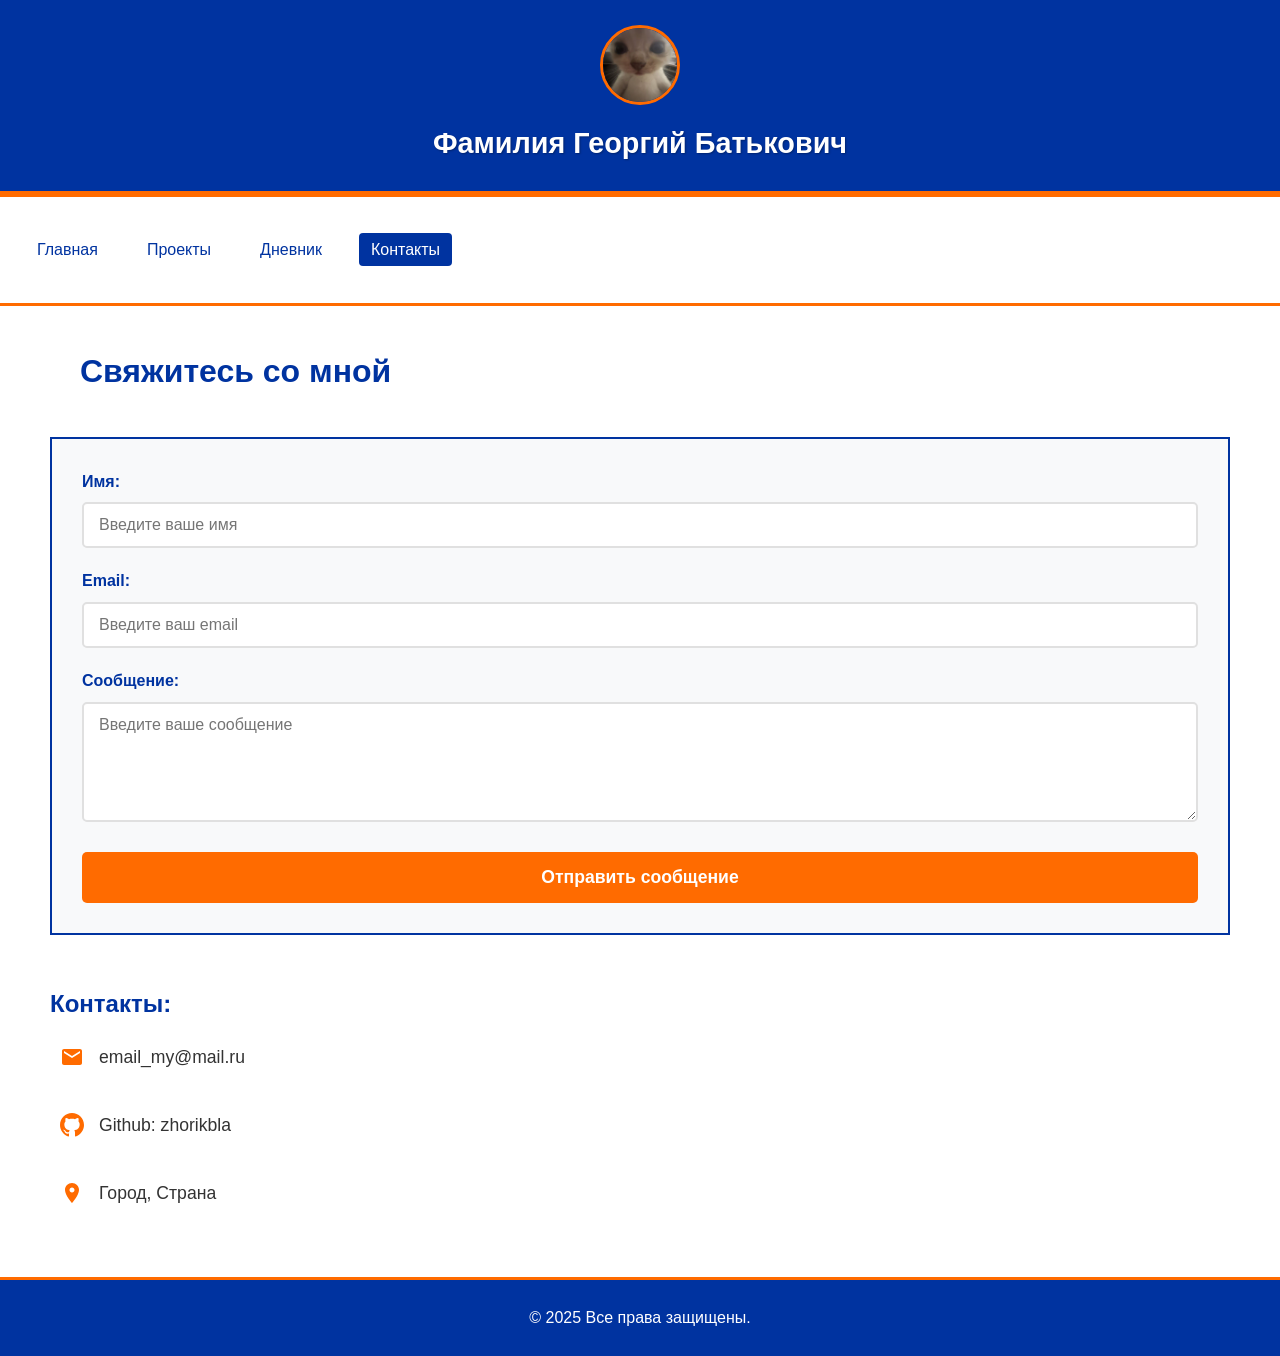
==== pages/contacts.html @ 931f68ec "Полная сборка сайта" ====
<!DOCTYPE html>
<html lang="ru">

<head>
    <meta charset="UTF-8">
    <meta name="viewport" content="width=device-width, initial-scale=1.0">
    <title>Контакты</title>
    <link rel="stylesheet" href="../styles/styles.css">
</head>

<body>
    <div class="page">
        <header class="header">
            <img class="header__logo" src="../images/icons/photo.jpg" alt="Логотип">
            <h1 class="header__text">Фамилия Георгий Батькович</h1>
        </header>
        <nav class="nav">
            <ul class="nav__list">
                <li class="nav__item"><a class="nav__link" href="../index.html">Главная</a></li>
                <li class="nav__item"><a class="nav__link" href="projects.html">Проекты</a></li>
                <li class="nav__item"><a class="nav__link" href="diary.html">Дневник</a></li>
                <li class="nav__item"><a class="nav__link nav__link--active" href="contacts.html">Контакты</a></li>
            </ul>
        </nav>
        <section class="section">
            <h2 class="section__contacts_title">Свяжитесь со мной</h2>
            <div class="section__contacts-forma">
                <form class="contact-form" id="contactForm">
                    <div class="form-group">
                        <label class="form-label" for="name">Имя:</label>
                        <input class="form-input" type="text" id="name" name="name" required
                            placeholder="Введите ваше имя">
                    </div>
                    <div class="form-group">
                        <label class="form-label" for="email">Email:</label>
                        <input class="form-input" type="email" id="email" name="email" required
                            placeholder="Введите ваш email">
                    </div>
                    <div class="form-group">
                        <label class="form-label" for="message">Сообщение:</label>
                        <textarea class="form-textarea" id="message" name="message" required
                            placeholder="Введите ваше сообщение"></textarea>
                    </div>
                    <button type="submit" class="form-submit">Отправить сообщение</button>
                </form>
            </div>
            <div class="contacts">
                <h2>Контакты:</h2>
                <div class="contact-item">
                    <svg class="contact-icon" viewBox="0 0 24 24" fill="currentColor">
                        <path
                            d="M20 4H4c-1.1 0-1.99.9-1.99 2L2 18c0 1.1.9 2 2 2h16c1.1 0 2-.9 2-2V6c0-1.1-.9-2-2-2zm0 4l-8 5-8-5V6l8 5 8-5v2z" />
                    </svg>
                    <p class="contact-text">email_my@mail.ru</p>
                </div>
                <div class="contact-item">
                    <svg class="contact-icon" viewBox="0 0 24 24" fill="currentColor">
                        <path
                            d="M12 0c-6.626 0-12 5.373-12 12 0 5.302 3.438 9.8 8.207 11.387.599.111.793-.261.793-.577v-2.234c-3.338.726-4.033-1.416-4.033-1.416-.546-1.387-1.333-1.756-1.333-1.756-1.089-.745.083-.729.083-.729 1.205.084 1.839 1.237 1.839 1.237 1.07 1.834 2.807 1.304 3.492.997.107-.775.418-1.305.762-1.604-2.665-.305-5.467-1.334-5.467-5.931 0-1.311.469-2.381 1.236-3.221-.124-.303-.535-1.524.117-3.176 0 0 1.008-.322 3.301 1.23.957-.266 1.983-.399 3.003-.404 1.02.005 2.047.138 3.006.404 2.291-1.552 3.297-1.23 3.297-1.23.653 1.653.242 2.874.118 3.176.77.84 1.235 1.911 1.235 3.221 0 4.609-2.807 5.624-5.479 5.921.43.372.823 1.102.823 2.222v3.293c0 .319.192.694.801.576 4.765-1.589 8.199-6.086 8.199-11.386 0-6.627-5.373-12-12-12z" />
                    </svg>
                    <p class="contact-text">Github: zhorikbla</p>
                </div>
                <div class="contact-item">
                    <svg class="contact-icon" viewBox="0 0 24 24" fill="currentColor">
                        <path
                            d="M12 2C8.13 2 5 5.13 5 9c0 5.25 7 13 7 13s7-7.75 7-13c0-3.87-3.13-7-7-7zm0 9.5c-1.38 0-2.5-1.12-2.5-2.5s1.12-2.5 2.5-2.5 2.5 1.12 2.5 2.5-1.12 2.5-2.5 2.5z" />
                    </svg>
                    <p class="contact-text">Город, Страна</p>
                </div>
            </div>
        </section>
        <footer class="footer">
            <p>© 2025 Все права защищены.</p>
        </footer>
    </div>

    <script>
        document.getElementById('contactForm').addEventListener('submit', function (e) {
            e.preventDefault();
            const formData = {
                name: document.getElementById('name').value,
                email: document.getElementById('email').value,
                message: document.getElementById('message').value
            };
            const contactData = formData;
            console.log('Данные формы:', contactData);
            alert('Сообщение отправлено! Данные сохранены.\n\nИмя: ' + contactData.name + '\nEmail: ' + contactData.email + '\nСообщение: ' + contactData.message);
            this.reset();
        });
    </script>
</body>

</html>
---- styles/styles.css ----
* {
    margin: 0;
    padding: 0;
    box-sizing: border-box;
}

body {
    font-family: 'Segoe UI', Tahoma, Geneva, Verdana, sans-serif;
    line-height: 1.6;
    color: #333;
    background-color: #ffffff;
    min-height: 100vh;
    display: flex;
    flex-direction: column;
}

main {
    flex: 1;
}

/* Убедимся что футер всегда внизу и нет отступов */
.footer {
    margin-top: auto;
}

/* Блок шапки */
.header {
    display: flex;
    flex-direction: column;
    align-items: center;
    padding: 25px 50px;
    background-color: #0033A0;
    color: white;
    border-bottom: 3px solid #FF6B00;
}

.header__logo {
    width: 80px;
    height: 80px;
    border-radius: 50%;
    object-fit: cover;
    border: 3px solid #FF6B00;
    margin-bottom: 15px;
}

.header__text {
    color: white;
    font-size: 1.8rem;
    font-weight: 700;
    text-align: center;
    text-shadow: 1px 1px 2px rgba(0, 0, 0, 0.3);
}

.nav__list {
    display: flex;
    flex-direction: row;
    row-gap: 50px;
    list-style: none;
    padding: 40px 0px;
    border-top: 3px solid #FF6B00;
}

.nav__item {
    margin-left: 25px;
}

.nav__link {
    text-decoration: none;
    color: #0033A0;
    font-weight: 500;
    padding: 8px 12px;
    border-radius: 4px;
    transition: all 0.3s ease;
}

.nav__link:hover {
    background-color: #FF6B00;
    color: white;
}

.nav__link--active {
    background-color: #0033A0;
    color: white;
}

/* Блок профиля */
.profile {
    display: grid;
    grid-template-columns: 1fr 1fr;
    gap: 0px;
    margin-bottom: 20px;
    padding: 40px 50px;
    border-top: 3px solid #FF6B00;
    align-items: start;
}

.profile__photo-container {
    display: flex;
    align-items: flex-start;
    justify-content: center;
    height: 100%;
}

.profile__photo {
    width: 100%;
    max-width: 500px;
    height: auto;
    max-height: 450px;
    object-fit: cover;
    border: 3px solid #0033A0;
    border-radius: 8px;
}

.profile__info {
    display: flex;
    flex-direction: column;
    align-items: flex-start;
    height: 100%;
    padding: 0;
}

.profile__text {
    margin-bottom: 30px;
    font-size: 1.2rem;
    color: #0033A0;
    line-height: 1.8;
    text-align: left;
    font-weight: 500;
}

/* Блок кнопки */
.btn {
    border: none;
    padding: 12px 24px;
    border-radius: 4px;
    cursor: pointer;
    font-size: 1rem;
    transition: all 0.3s ease;
    font-weight: 600;
}

.btn--download {
    background-color: #FF6B00;
    color: white;
}

.btn--download:hover {
    background-color: #e05a00;
    transform: translateY(-2px);
}

/* Блок секции */
.section {
    padding: 40px 50px;
    border-top: 3px solid #FF6B00;
}

.section__title {
    margin-bottom: 25px;
    color: #0033A0;
    font-size: 1.8rem;
    position: relative;
    padding-bottom: 10px;
    text-align: center;
    font-weight: 700;
}

/* Блок навыков */
.skills {
    display: flex;
    flex-direction: column;
    gap: 25px;
}

.skill {
    flex: left;
    max-width: 40%;
    padding: 20px;
}

.skill__row {
    display: flex;
    align-items: center;
    gap: 15px;
    width: 100%;
}

.skill__name {
    font-weight: 600;
    color: #0033A0;
    min-width: 120px;
    flex-shrink: 0;
}

.skill__progress {
    flex: 1;
    height: 10px;
    border: none;
    overflow: hidden;
}

.skill__progress::-webkit-progress-bar {
    background-color: #e0e0e0;
    border-radius: 5px;
}

.skill__progress::-webkit-progress-value {
    background-color: #FF6B00;
    border-radius: 5px;
    transition: width 0.5s ease;
}

.skill__value {
    min-width: 40px;
    text-align: right;
    font-size: 0.9rem;
    color: #0033A0;
    font-weight: 600;
    flex-shrink: 0;
}

/* Блок проектов */
.projects {
    display: flex;
    flex-direction: row;
    justify-content: left;
    gap: 25px;
}

.project {
    background-color: #f8f9fa;
    padding: 25px;
    border-radius: 8px;
    transition: transform 0.3s ease, box-shadow 0.3s ease;
    border: 1px solid #e0e0e0;
    border-top: 4px solid #FF6B00;
    flex: 1;
}

.project:hover {
    transform: translateY(-5px);
    box-shadow: 0 10px 20px rgba(255, 107, 0, 0.1);
}

.project__title {
    margin-bottom: 15px;
    color: #0033A0;
    font-size: 1.3rem;
    font-weight: 600;
}

.project__description {
    color: #666;
    line-height: 1.6;
}

.section__contacts_title {
    margin-bottom: 25px;
    color: #0033A0;
    font-size: 1.8rem;
    position: relative;
    padding-bottom: 10px;
    text-align: center;
    font-weight: 700;
}

/* Блок подвала */
.footer {
    text-align: center;
    padding: 25px 50px;
    background-color: #0033A0;
    color: white;
    border-top: 3px solid #FF6B00;
}

.footer p {
    color: white;
}

.section__contacts_title {
    padding-left: 30px;
    margin-bottom: 30px;
    color: #0033A0;
    font-size: 2rem;
    position: relative;
    padding-bottom: 10px;
    text-align: left;
    font-weight: 700;
    grid-column: 1 / -1;
}

/* Форма */
.section__contacts-forma {
    background-color: #f8f9fa;
    padding: 30px;
    border: 2px solid #0033A0;
}

.contact-form {
    display: flex;
    flex-direction: column;
    gap: 20px;
}

.form-group {
    display: flex;
    flex-direction: column;
    gap: 8px;
}

.form-label {
    font-weight: 600;
    color: #0033A0;
    font-size: 1rem;
}

.form-input,
.form-textarea {
    padding: 12px 15px;
    border: 2px solid #e0e0e0;
    border-radius: 5px;
    font-size: 1rem;
    transition: all 0.3s ease;
    font-family: inherit;
}

.form-input:focus,
.form-textarea:focus {
    outline: none;
    border-color: #FF6B00;
    box-shadow: 0 0 0 3px rgba(255, 107, 0, 0.1);
}

.form-textarea {
    resize: vertical;
    min-height: 120px;
}

.form-submit {
    background-color: #FF6B00;
    color: white;
    border: none;
    padding: 15px 30px;
    border-radius: 5px;
    font-size: 1.1rem;
    font-weight: 600;
    cursor: pointer;
    transition: all 0.3s ease;
    margin-top: 10px;
}

.form-submit:hover {
    background-color: #e05a00;
    transform: translateY(-2px);
    box-shadow: 0 4px 12px rgba(255, 107, 0, 0.3);
}

/* Контакты */
.contacts {
    padding-top: 50px;
}

.section__title-project {
    margin-bottom: 25px;
    color: #0033A0;
    font-size: 1.8rem;
    position: relative;
    padding-bottom: 10px;
    text-align: left;
    font-weight: 700;
}

.contacts h2 {
    color: #0033A0;
    font-size: 1.5rem;
    padding-bottom: 10px;
}

.contact-item {
    display: flex;
    align-items: center;
    gap: 15px;
    margin-bottom: 20px;
    padding: 10px;
    transition: background-color 0.3s ease;
}

.contact-item:hover {
    background-color: rgba(255, 107, 0, 0.1);
}

.contact-icon {
    width: 24px;
    height: 24px;
    flex-shrink: 0;
    color: #FF6B00;
}

.contact-text {
    color: #333;
    font-size: 1.1rem;
}

.education {
    background-color: #f8f9fa;
    padding: 30px;
    border-radius: 10px;
    border: 2px solid #0033A0;
    margin-bottom: 40px;
}

.education__list {
    display: flex;
    flex-direction: column;
    gap: 20px;
}

.education__item {
    display: flex;
    align-items: center;
    gap: 15px;
    padding: 15px;
    background-color: white;
    border-radius: 8px;
    border-left: 4px solid #FF6B00;
}

.education__date {
    font-weight: 600;
    color: #0033A0;
    min-width: 100px;
}

.education__task {
    flex: 1;
    color: #333;
}

.education__status {
    display: flex;
    align-items: center;
    gap: 8px;
    font-weight: 600;
}

.status--completed {
    color: #28a745;
}

.status--in-progress {
    color: #FF6B00;
}

.status-icon {
    width: 20px;
    height: 20px;
}

.courses {
    margin-bottom: 40px;
}

.courses__title {
    color: #0033A0;
    margin-bottom: 25px;
    font-size: 1.5rem;
    border-bottom: 2px solid #FF6B00;
    padding-bottom: 10px;
}

.courses__list {
    display: flex;
    flex-direction: column;
    gap: 20px;
}

.course {
    padding: 20px;
    max-width: 70%;
}

.course__header {
    display: flex;
    justify-content: between;
    align-items: center;
    margin-bottom: 15px;
}

.course__name {
    font-weight: 600;
    color: #0033A0;
    font-size: 1.1rem;
}

.course__progress {
    flex: 1;
    height: 10px;
    border: none;
    overflow: hidden;
    margin: 0 20px;
}

.course__progress::-webkit-progress-bar {
    background-color: #e0e0e0;
    border-radius: 5px;
}

.course__progress::-webkit-progress-value {
    background-color: #FF6B00;
    border-radius: 5px;
    transition: width 0.5s ease;
}

.course__value {
    min-width: 40px;
    text-align: right;
    font-size: 0.9rem;
    color: #0033A0;
    font-weight: 600;
}

.add-button {
    background-color: #FF6B00;
    color: white;
    align-items: left;
    border: none;
    padding: 15px 30px;
    border-radius: 5px;
    font-size: 1.1rem;
    font-weight: 600;
    cursor: pointer;
    transition: all 0.3s ease;
    margin: 0 20px;
}

.add-button:hover {
    background-color: #e05a00;
    transform: translateY(-2px);
    box-shadow: 0 4px 12px rgba(255, 107, 0, 0.3);
}



/* Стили для страницы проектов */
.projects-section {
    display: grid;
    grid-template-columns: 2fr 1fr;
    gap: 40px;
    align-items: start;
}

.projects-grid {
    display: grid;
    grid-template-columns: 1fr 1fr;
    gap: 25px;
}

/* Фильтры */
.filters {
    background-color: #f8f9fa;
    padding: 25px;
    border-radius: 8px;
    border: 2px solid #0033A0;
}

.filters__title {
    color: #0033A0;
    margin-bottom: 20px;
    font-size: 1.3rem;
    font-weight: 600;
    border-bottom: 2px solid #FF6B00;
    padding-bottom: 10px;
}

.filter-group {
    margin-bottom: 20px;
}

.filter-group__title {
    color: #0033A0;
    margin-bottom: 10px;
    font-weight: 600;
}

.filter-options {
    display: flex;
    flex-direction: column;
    gap: 10px;
}

.filter-option {
    display: flex;
    align-items: center;
    gap: 8px;
    cursor: pointer;
}

.filter-option input[type="checkbox"] {
    width: 18px;
    height: 18px;
    accent-color: #FF6B00;
}

.filter-option label {
    color: #333;
    cursor: pointer;
}

.reset-filters {
    background-color: #0033A0;
    color: white;
    border: none;
    padding: 10px 20px;
    border-radius: 5px;
    cursor: pointer;
    font-weight: 600;
    width: 100%;
    transition: all 0.3s ease;
}

.reset-filters:hover {
    background-color: #002266;
    transform: translateY(-2px);
}

/* Минималистичные фильтры */
.projects-header {
    display: flex;
    justify-content: space-between;
    align-items: center;
    margin-bottom: 30px;
    flex-wrap: wrap;
    gap: 20px;
}

.filters-minimal {
    display: flex;
    gap: 10px;
    flex-wrap: wrap;
}

.filter-btn {
    background-color: #f8f9fa;
    border: 2px solid #0033A0;
    color: #0033A0;
    padding: 8px 16px;
    border-radius: 20px;
    cursor: pointer;
    font-weight: 600;
    transition: all 0.3s ease;
}

.filter-btn:hover {
    background-color: #0033A0;
    color: white;
}

.filter-btn.active {
    background-color: #FF6B00;
    border-color: #FF6B00;
    color: white;
}

/* Сетка проектов */
.projects-grid {
    display: grid;
    grid-template-columns: 1fr 1fr;
    gap: 25px;
}

.project {
    background-color: #f8f9fa;
    padding: 25px;
    border-radius: 8px;
    transition: transform 0.3s ease, box-shadow 0.3s ease;
    border: 1px solid #e0e0e0;
    border-top: 4px solid #FF6B00;
}

.project:hover {
    transform: translateY(-5px);
    box-shadow: 0 10px 20px rgba(255, 107, 0, 0.1);
}

.project__tech {
    margin-top: 10px;
    font-size: 0.9rem;
    color: #FF6B00;
    font-weight: 600;
}

/* Модальные окна */
.modal {
    display: none;
    position: fixed;
    z-index: 1000;
    left: 0;
    top: 0;
    width: 100%;
    height: 100%;
    background-color: rgba(0, 0, 0, 0.5);
}

.modal__content {
    background-color: #ffffff;
    margin: 5% auto;
    padding: 0;
    border-radius: 10px;
    width: 90%;
    max-width: 600px;
    box-shadow: 0 10px 30px rgba(0, 0, 0, 0.3);
    position: relative;
    border: 3px solid #0033A0;
}

.modal__close {
    position: absolute;
    right: 15px;
    top: 15px;
    font-size: 28px;
    font-weight: bold;
    color: #0033A0;
    cursor: pointer;
    z-index: 1001;
    background: none;
    border: none;
    width: 30px;
    height: 30px;
    display: flex;
    align-items: center;
    justify-content: center;
}

.modal__close:hover {
    color: #FF6B00;
}

.modal__image {
    width: 100%;
    height: 200px;
    object-fit: cover;
    border-radius: 7px 7px 0 0;
}

.modal__body {
    padding: 30px;
}

.modal__title {
    color: #0033A0;
    font-size: 1.5rem;
    margin-bottom: 15px;
    font-weight: 700;
}

.modal__description {
    color: #666;
    line-height: 1.6;
    margin-bottom: 20px;
}

.modal__description-nav {
    color: #666;
    line-height: 1.6;
    margin-bottom: 20px;
    padding-left: 20px;
}

.modal__link {
    display: inline-block;
    background-color: #FF6B00;
    color: white;
    padding: 12px 24px;
    border-radius: 5px;
    text-decoration: none;
    font-weight: 600;
    transition: all 0.3s ease;
}

.modal__link:hover {
    background-color: #e05a00;
    transform: translateY(-2px);
}

/* Стили для картинок в проектах */
.project {
    position: relative;
    cursor: pointer;
    transition: all 0.3s ease;
}

.project:hover .project__image img {
    transform: scale(1.05);
}

.project__click-hint {
    font-size: 0.8rem;
    color: #FF6B00;
    margin-top: 10px;
    font-weight: 600;
    text-align: center;
    opacity: 0.7;
}

/* Стили для картинок в проектах */
.project {
    position: relative;
    cursor: pointer;
    transition: all 0.3s ease;
}


.project:hover .project__image img {
    transform: scale(1.05);
}

.project__click-hint {
    font-size: 0.8rem;
    color: #FF6B00;
    margin-top: 10px;
    font-weight: 600;
    text-align: center;
    opacity: 0.7;
}

/* Стили для картинок в модалках - без обрезки */
.modal__image {
    width: 100%;
    max-height: 300px;
    object-fit: contain;
    /* Масштабирование без обрезки */
    background-color: #f8f9fa;
    border-radius: 7px 7px 0 0;
    padding: 20px;
}

/* Если картинка не загрузилась - показываем заглушку */
.modal__image[src*="default.jpg"] {
    object-fit: cover;
    background-color: #e0e0e0;
    display: flex;
    align-items: center;
    justify-content: center;
    color: #666;
    font-size: 0.9rem;
}

/* Фикс для футера */
html,
body {
    height: 100%;
    margin: 0;
    padding: 0;
}

body {
    min-height: 100vh;
    display: flex;
    flex-direction: column;
    background-color: #ffffff;
}

.page {
    flex: 1;
    display: flex;
    flex-direction: column;
    min-height: 100vh;
    background-color: #ffffff;
}

main {
    flex: 1;
}

/* Минималистичные фильтры */
.projects-header {
    display: flex;
    justify-content: space-between;
    align-items: center;
    margin-bottom: 30px;
    flex-wrap: wrap;
    gap: 20px;
}

.filters-minimal {
    display: flex;
    gap: 10px;
    flex-wrap: wrap;
}

.filter-btn {
    background-color: #f8f9fa;
    border: 2px solid #0033A0;
    color: #0033A0;
    padding: 8px 16px;
    border-radius: 20px;
    cursor: pointer;
    font-weight: 600;
    transition: all 0.3s ease;
}

.filter-btn:hover {
    background-color: #0033A0;
    color: white;
}

.filter-btn.active {
    background-color: #FF6B00;
    border-color: #FF6B00;
    color: white;
}

/* Сетка проектов */
.projects-grid {
    display: grid;
    grid-template-columns: 1fr 1fr;
    gap: 25px;
}

.project {
    background-color: #f8f9fa;
    padding: 25px;
    border-radius: 8px;
    transition: transform 0.3s ease, box-shadow 0.3s ease;
    border: 1px solid #e0e0e0;
    border-top: 4px solid #FF6B00;
    cursor: pointer;
}

.project:hover {
    transform: translateY(-5px);
    box-shadow: 0 10px 20px rgba(255, 107, 0, 0.1);
}



.project__click-hint {
    font-size: 0.8rem;
    color: #FF6B00;
    margin-top: 10px;
    font-weight: 600;
    text-align: center;
    opacity: 0.7;
}

/* Модальные окна */
.modal {
    display: none;
    position: fixed;
    z-index: 1000;
    left: 0;
    top: 0;
    width: 100%;
    height: 100%;
    background-color: rgba(0, 0, 0, 0.5);
}

.modal__content {
    background-color: #ffffff;
    margin: 5% auto;
    padding: 0;
    border-radius: 10px;
    width: 90%;
    max-width: 600px;
    box-shadow: 0 10px 30px rgba(0, 0, 0, 0.3);
    position: relative;
    border: 3px solid #0033A0;
}

.modal__close {
    position: absolute;
    right: 15px;
    top: 15px;
    font-size: 28px;
    font-weight: bold;
    color: #0033A0;
    cursor: pointer;
    z-index: 1001;
    background: none;
    border: none;
    width: 30px;
    height: 30px;
    display: flex;
    align-items: center;
    justify-content: center;
}

.modal__close:hover {
    color: #FF6B00;
}

.modal__header {
    background-color: #0033A0;
    padding: 20px;
    border-radius: 7px 7px 0 0;
    text-align: center;
}

.modal__header .modal__title {
    color: white;
    margin: 0;
    font-size: 1.3rem;
}

/* Стили для картинок в проектах - без обрезки */
.project__image {
    width: 100%;
    height: 150px;
    overflow: hidden;
    border-radius: 5px;
    margin-bottom: 15px;
    background-color: #f8f9fa;
    display: flex;
    align-items: center;
    justify-content: center;
}

.project__image img {
    width: auto;
    height: auto;
    max-width: 100%;
    max-height: 100%;
    object-fit: contain;
    transition: transform 0.3s ease;
}

.project:hover .project__image img {
    transform: scale(1.05);
}

/* Стили для картинок в модалках */
.modal__image {
    width: 80%;
    max-height: 200px;
    object-fit: contain;
    background-color: #f8f9fa;
    border-radius: 10px;
    margin: 20px auto;
    display: block;
    padding: 10px;
}

.modal__body {
    padding: 30px;
}

.modal__description {
    color: #666;
    line-height: 1.6;
    margin-bottom: 15px;
}

.modal__description-nav {
    color: #666;
    line-height: 1.6;
    margin-bottom: 15px;
    padding-left: 20px;
}

.modal__description-nav li {
    margin-bottom: 5px;
}

/* Стили для ссылок в модалках */
.modal__links {
    display: flex;
    gap: 15px;
    flex-wrap: wrap;
    margin-top: 20px;
}

.modal__link {
    display: inline-block;
    background-color: #FF6B00;
    color: white;
    padding: 10px 20px;
    border-radius: 5px;
    text-decoration: none;
    font-weight: 600;
    transition: all 0.3s ease;
    text-align: center;
    flex: 1;
    min-width: 120px;
}

.modal__link:hover {
    background-color: #e05a00;
    transform: translateY(-2px);
}

.modal__link-disabled {
    display: inline-block;
    background-color: #6c757d;
    color: white;
    padding: 10px 20px;
    border-radius: 5px;
    text-decoration: none;
    font-weight: 600;
    text-align: center;
    flex: 1;
    cursor: not-allowed;
}
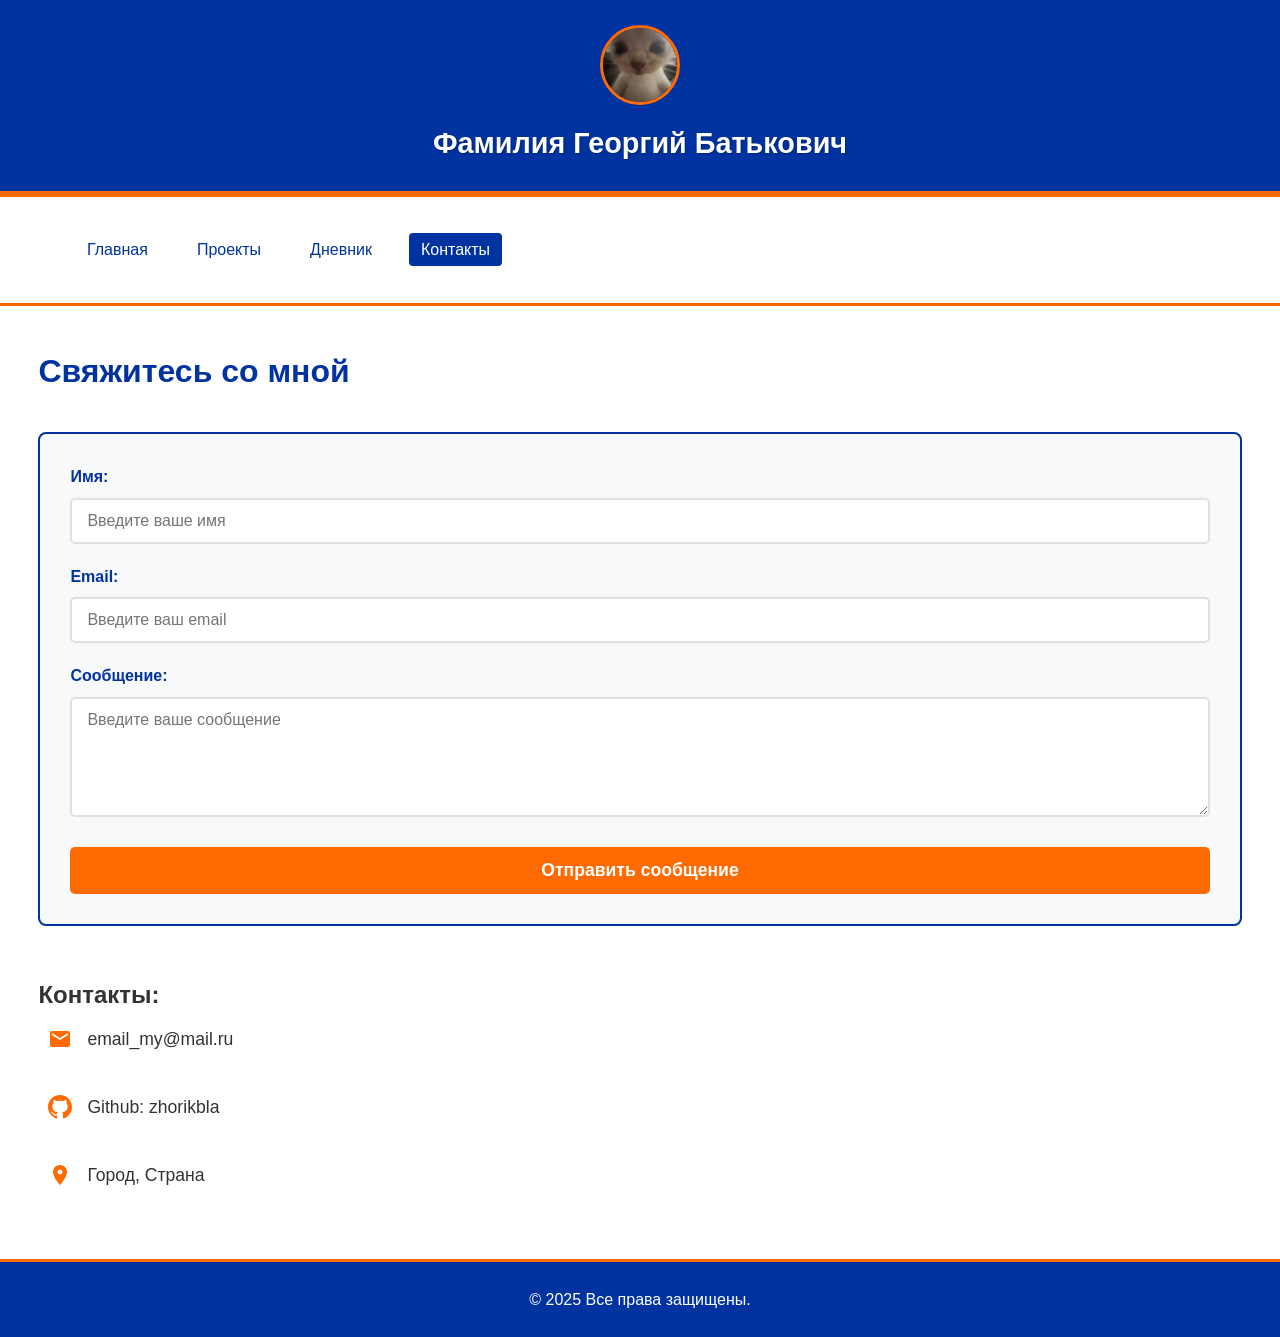
==== commit de761228: "pr15-16" ====
--- a/pages/contacts.html
+++ b/pages/contacts.html
@@ -3,18 +3,34 @@
 
 <head>
     <meta charset="UTF-8">
-    <meta name="viewport" content="width=device-width, initial-scale=1.0">
+    <meta name="viewport" content="width=device-width, initial-scale=1, viewport-fit=cover">
     <title>Контакты</title>
     <link rel="stylesheet" href="../styles/styles.css">
 </head>
 
 <body>
+<a class="skip-link" href="#main">Перейти к основному содержимому</a>    
     <div class="page">
         <header class="header">
-            <img class="header__logo" src="../images/icons/photo.jpg" alt="Логотип">
+            <picture>
+                <source type="image/webp" 
+                        srcset="../images/icons/photo.webp,
+                                ../images/icons/photo@2x.webp 2x">
+                <img class="header__logo" 
+                     src="../images/icons/photo.jpg" 
+                     srcset="../images/icons/photo.jpg 1x,
+                             ../images/icons/photo@2x.jpg 2x"
+                     sizes="80px"
+                     alt="Логотип" 
+                     width="80" 
+                     height="80"
+                     loading="eager"
+                     fetchpriority="high">
+            </picture>
             <h1 class="header__text">Фамилия Георгий Батькович</h1>
         </header>
-        <nav class="nav">
+        
+        <nav class="nav" aria-label="Основная навигация">
             <ul class="nav__list">
                 <li class="nav__item"><a class="nav__link" href="../index.html">Главная</a></li>
                 <li class="nav__item"><a class="nav__link" href="projects.html">Проекты</a></li>
@@ -22,53 +38,67 @@
                 <li class="nav__item"><a class="nav__link nav__link--active" href="contacts.html">Контакты</a></li>
             </ul>
         </nav>
-        <section class="section">
-            <h2 class="section__contacts_title">Свяжитесь со мной</h2>
-            <div class="section__contacts-forma">
-                <form class="contact-form" id="contactForm">
-                    <div class="form-group">
-                        <label class="form-label" for="name">Имя:</label>
-                        <input class="form-input" type="text" id="name" name="name" required
-                            placeholder="Введите ваше имя">
+        
+        <main id="main">
+            <section class="section">
+                <h2 class="section__contacts_title">Свяжитесь со мной</h2>
+                <div class="section__contacts-forma">
+                    <form class="contact-form" id="contactForm">
+                        <div class="form-group">
+                            <label class="form-label" for="name">Имя:</label>
+                            <input class="form-input" type="text" id="name" name="name" required
+                                placeholder="Введите ваше имя"
+                                aria-describedby="name-hint">
+                            <small id="name-hint" class="visually-hidden">Ваше полное имя</small>
+                        </div>
+                        <div class="form-group">
+                            <label class="form-label" for="email">Email:</label>
+                            <input class="form-input" type="email" id="email" name="email" required
+                                placeholder="Введите ваш email"
+                                aria-describedby="email-hint">
+                            <small id="email-hint" class="visually-hidden">Мы ответим на этот адрес</small>
+                        </div>
+                        <div class="form-group">
+                            <label class="form-label" for="message">Сообщение:</label>
+                            <textarea class="form-textarea" id="message" name="message" required
+                                placeholder="Введите ваше сообщение"
+                                aria-describedby="message-hint"></textarea>
+                            <small id="message-hint" class="visually-hidden">Подробно опишите ваш вопрос</small>
+                        </div>
+                        <button type="submit" class="form-submit">Отправить сообщение</button>
+                    </form>
+                </div>
+                <div class="contacts">
+                    <h2>Контакты:</h2>
+                    <div class="contact-item">
+                        <svg class="contact-icon" 
+                        viewBox="0 0 24 24" 
+                        fill="currentColor"
+                        width="24" 
+                        height="24"
+                        aria-hidden="true">
+                            <path d="M20 4H4c-1.1 0-1.99.9-1.99 2L2 18c0 1.1.9 2 2 2h16c1.1 0 2-.9 2-2V6c0-1.1-.9-2-2-2zm0 4l-8 5-8-5V6l8 5 8-5v2z" />
+                        </svg>
+                        <p class="contact-text">email_my@mail.ru</p>
                     </div>
-                    <div class="form-group">
-                        <label class="form-label" for="email">Email:</label>
-                        <input class="form-input" type="email" id="email" name="email" required
-                            placeholder="Введите ваш email">
+                    <div class="contact-item">
+                        <svg class="contact-icon" viewBox="0 0 24 24" fill="currentColor">
+                            <path
+                                d="M12 0c-6.626 0-12 5.373-12 12 0 5.302 3.438 9.8 8.207 11.387.599.111.793-.261.793-.577v-2.234c-3.338.726-4.033-1.416-4.033-1.416-.546-1.387-1.333-1.756-1.333-1.756-1.089-.745.083-.729.083-.729 1.205.084 1.839 1.237 1.839 1.237 1.07 1.834 2.807 1.304 3.492.997.107-.775.418-1.305.762-1.604-2.665-.305-5.467-1.334-5.467-5.931 0-1.311.469-2.381 1.236-3.221-.124-.303-.535-1.524.117-3.176 0 0 1.008-.322 3.301 1.23.957-.266 1.983-.399 3.003-.404 1.02.005 2.047.138 3.006.404 2.291-1.552 3.297-1.23 3.297-1.23.653 1.653.242 2.874.118 3.176.77.84 1.235 1.911 1.235 3.221 0 4.609-2.807 5.624-5.479 5.921.43.372.823 1.102.823 2.222v3.293c0 .319.192.694.801.576 4.765-1.589 8.199-6.086 8.199-11.386 0-6.627-5.373-12-12-12z" />
+                        </svg>
+                        <p class="contact-text">Github: zhorikbla</p>
                     </div>
-                    <div class="form-group">
-                        <label class="form-label" for="message">Сообщение:</label>
-                        <textarea class="form-textarea" id="message" name="message" required
-                            placeholder="Введите ваше сообщение"></textarea>
+                    <div class="contact-item">
+                        <svg class="contact-icon" viewBox="0 0 24 24" fill="currentColor">
+                            <path
+                                d="M12 2C8.13 2 5 5.13 5 9c0 5.25 7 13 7 13s7-7.75 7-13c0-3.87-3.13-7-7-7zm0 9.5c-1.38 0-2.5-1.12-2.5-2.5s1.12-2.5 2.5-2.5 2.5 1.12 2.5 2.5-1.12 2.5-2.5 2.5z" />
+                        </svg>
+                        <p class="contact-text">Город, Страна</p>
                     </div>
-                    <button type="submit" class="form-submit">Отправить сообщение</button>
-                </form>
-            </div>
-            <div class="contacts">
-                <h2>Контакты:</h2>
-                <div class="contact-item">
-                    <svg class="contact-icon" viewBox="0 0 24 24" fill="currentColor">
-                        <path
-                            d="M20 4H4c-1.1 0-1.99.9-1.99 2L2 18c0 1.1.9 2 2 2h16c1.1 0 2-.9 2-2V6c0-1.1-.9-2-2-2zm0 4l-8 5-8-5V6l8 5 8-5v2z" />
-                    </svg>
-                    <p class="contact-text">email_my@mail.ru</p>
                 </div>
-                <div class="contact-item">
-                    <svg class="contact-icon" viewBox="0 0 24 24" fill="currentColor">
-                        <path
-                            d="M12 0c-6.626 0-12 5.373-12 12 0 5.302 3.438 9.8 8.207 11.387.599.111.793-.261.793-.577v-2.234c-3.338.726-4.033-1.416-4.033-1.416-.546-1.387-1.333-1.756-1.333-1.756-1.089-.745.083-.729.083-.729 1.205.084 1.839 1.237 1.839 1.237 1.07 1.834 2.807 1.304 3.492.997.107-.775.418-1.305.762-1.604-2.665-.305-5.467-1.334-5.467-5.931 0-1.311.469-2.381 1.236-3.221-.124-.303-.535-1.524.117-3.176 0 0 1.008-.322 3.301 1.23.957-.266 1.983-.399 3.003-.404 1.02.005 2.047.138 3.006.404 2.291-1.552 3.297-1.23 3.297-1.23.653 1.653.242 2.874.118 3.176.77.84 1.235 1.911 1.235 3.221 0 4.609-2.807 5.624-5.479 5.921.43.372.823 1.102.823 2.222v3.293c0 .319.192.694.801.576 4.765-1.589 8.199-6.086 8.199-11.386 0-6.627-5.373-12-12-12z" />
-                    </svg>
-                    <p class="contact-text">Github: zhorikbla</p>
-                </div>
-                <div class="contact-item">
-                    <svg class="contact-icon" viewBox="0 0 24 24" fill="currentColor">
-                        <path
-                            d="M12 2C8.13 2 5 5.13 5 9c0 5.25 7 13 7 13s7-7.75 7-13c0-3.87-3.13-7-7-7zm0 9.5c-1.38 0-2.5-1.12-2.5-2.5s1.12-2.5 2.5-2.5 2.5 1.12 2.5 2.5-1.12 2.5-2.5 2.5z" />
-                    </svg>
-                    <p class="contact-text">Город, Страна</p>
-                </div>
-            </div>
-        </section>
+            </section>
+        </main>
+        
         <footer class="footer">
             <p>© 2025 Все права защищены.</p>
         </footer>
@@ -87,6 +117,39 @@
             alert('Сообщение отправлено! Данные сохранены.\n\nИмя: ' + contactData.name + '\nEmail: ' + contactData.email + '\nСообщение: ' + contactData.message);
             this.reset();
         });
+    
+        document.addEventListener('DOMContentLoaded', function() {
+        const lazyImages = document.querySelectorAll('img[loading="lazy"]');
+        if ('IntersectionObserver' in window) {
+            const imageObserver = new IntersectionObserver((entries, observer) => {
+                entries.forEach(entry => {
+                    if (entry.isIntersecting) {
+                        const img = entry.target;
+                        img.classList.add('loaded');
+                        observer.unobserve(img);
+                    }
+                });
+            }, {
+                rootMargin: '50px 0px', 
+                threshold: 0.1
+            });
+            
+            lazyImages.forEach(img => imageObserver.observe(img));
+        } else {
+            lazyImages.forEach(img => {
+                img.classList.add('loaded');
+            });
+        }
+        function checkWebPSupport() {
+            const canvas = document.createElement('canvas');
+            if (canvas.getContext && canvas.getContext('2d')) {
+                return canvas.toDataURL('image/webp').indexOf('data:image/webp') === 0;
+            }
+            return false;
+        }
+        
+        console.log('WebP поддержка:', checkWebPSupport() ? 'Да' : 'Нет');
+    });
     </script>
 </body>
 
--- a/styles/styles.css
+++ b/styles/styles.css
@@ -1,29 +1,70 @@
+/* ===== БАЗОВЫЕ НАСТРОЙКИ ===== */
 * {
     margin: 0;
     padding: 0;
     box-sizing: border-box;
 }
 
+:root {
+    color-scheme: light;
+}
+
+html, body {
+    height: 100%;
+}
+
 body {
+    margin: 0;
+    font: 16px/1.6 system-ui, -apple-system, "Segoe UI", Roboto, Arial, sans-serif;
+    background-color: #ffffff;
+    color: #333;
+    min-height: 100vh;
+    display: flex;
+    flex-direction: column;
     font-family: 'Segoe UI', Tahoma, Geneva, Verdana, sans-serif;
     line-height: 1.6;
-    color: #333;
+}
+
+.page {
+    min-height: 100vh;
+    min-height: 100svh;
+    min-height: 100dvh;
+    display: flex;
+    flex-direction: column;
     background-color: #ffffff;
-    min-height: 100vh;
-    display: flex;
-    flex-direction: column;
 }
 
 main {
     flex: 1;
 }
 
-/* Убедимся что футер всегда внизу и нет отступов */
-.footer {
-    margin-top: auto;
-}
-
-/* Блок шапки */
+/* ===== ДОСТУПНОСТЬ ===== */
+/* ===== ДОСТУПНОСТЬ ===== */
+/* Skip link - исправляем позиционирование */
+.skip-link {
+    position: absolute;
+    left: -9999px;
+    top: auto;
+    width: 1px;
+    height: 1px;
+    overflow: hidden;
+    z-index: 10000;
+}
+
+.skip-link:focus,
+.skip-link:focus-visible { 
+    left: 1rem;
+    top: 1rem;
+    width: auto;
+    height: auto;
+    padding: .5rem .75rem;
+    background: #111;
+    color: #fff;
+    border-radius: .5rem;
+    text-decoration: none;
+}
+
+/* ===== HEADER ===== */
 .header {
     display: flex;
     flex-direction: column;
@@ -32,6 +73,7 @@
     background-color: #0033A0;
     color: white;
     border-bottom: 3px solid #FF6B00;
+    position: relative; 
 }
 
 .header__logo {
@@ -41,16 +83,51 @@
     object-fit: cover;
     border: 3px solid #FF6B00;
     margin-bottom: 15px;
+    display: block;
+    margin-left: auto;
+    margin-right: auto;
 }
 
 .header__text {
     color: white;
-    font-size: 1.8rem;
+    font-size: clamp(1.3rem, 1rem + 1.5vw, 1.8rem);
     font-weight: 700;
     text-align: center;
     text-shadow: 1px 1px 2px rgba(0, 0, 0, 0.3);
-}
-
+    width: 100%;
+}
+
+:focus-visible { 
+    outline: 3px solid #2563eb; 
+    outline-offset: 2px; 
+}
+
+a, button, input, textarea { 
+    outline-offset: 2px; 
+}
+
+@media (pointer: coarse) {
+    a, button, .nav__link { 
+        min-height: 44px; 
+        padding: .75rem 1rem; 
+    }
+}
+
+.visually-hidden {
+    position: absolute !important;
+    width: 1px;
+    height: 1px;
+    padding: 0;
+    margin: -1px;
+    overflow: hidden;
+    clip: rect(0 0 0 0);
+    white-space: nowrap;
+    border: 0;
+}
+
+
+
+/* ===== NAVIGATION ===== */
 .nav__list {
     display: flex;
     flex-direction: row;
@@ -58,6 +135,18 @@
     list-style: none;
     padding: 40px 0px;
     border-top: 3px solid #FF6B00;
+    
+    /* Sticky с safe areas */
+    position: sticky;
+    top: 0;
+    z-index: 100;
+    box-shadow: 0 1px 3px rgba(0,0,0,.1);
+    background: white !important; /* ВАЖНО: белый фон всегда! */
+    
+    padding-block-start: calc(40px + env(safe-area-inset-top));
+    padding-block-end: 40px;
+    padding-inline-start: calc(50px + env(safe-area-inset-left));
+    padding-inline-end: calc(50px + env(safe-area-inset-right));
 }
 
 .nav__item {
@@ -83,15 +172,16 @@
     color: white;
 }
 
-/* Блок профиля */
+/* ===== PROFILE SECTION ===== */
 .profile {
     display: grid;
     grid-template-columns: 1fr 1fr;
     gap: 0px;
     margin-bottom: 20px;
-    padding: 40px 50px;
+    padding: 40px clamp(1rem, 3vw, 50px);
     border-top: 3px solid #FF6B00;
     align-items: start;
+    background: white !important; /* ВАЖНО: белый фон всегда! */
 }
 
 .profile__photo-container {
@@ -121,14 +211,14 @@
 
 .profile__text {
     margin-bottom: 30px;
-    font-size: 1.2rem;
+    font-size: clamp(1rem, 0.9rem + 0.5vw, 1.2rem);
     color: #0033A0;
     line-height: 1.8;
     text-align: left;
     font-weight: 500;
 }
 
-/* Блок кнопки */
+/* ===== BUTTONS ===== */
 .btn {
     border: none;
     padding: 12px 24px;
@@ -137,6 +227,9 @@
     font-size: 1rem;
     transition: all 0.3s ease;
     font-weight: 600;
+    /* WCAG: минимальная зона клика 44px */
+    padding-block: max(.5rem, calc((44px - 1em)/2));
+    min-height: 44px;
 }
 
 .btn--download {
@@ -149,23 +242,24 @@
     transform: translateY(-2px);
 }
 
-/* Блок секции */
+/* ===== SECTIONS ===== */
 .section {
-    padding: 40px 50px;
+    padding: 40px clamp(1rem, 3vw, 50px);
     border-top: 3px solid #FF6B00;
+    background: white !important; /* ВАЖНО: белый фон всегда! */
 }
 
 .section__title {
+    font-size: clamp(1.5rem, 1.1rem + 2vw, 2rem);
     margin-bottom: 25px;
     color: #0033A0;
-    font-size: 1.8rem;
     position: relative;
     padding-bottom: 10px;
     text-align: center;
     font-weight: 700;
 }
 
-/* Блок навыков */
+/* ===== SKILLS ===== */
 .skills {
     display: flex;
     flex-direction: column;
@@ -219,21 +313,23 @@
     flex-shrink: 0;
 }
 
-/* Блок проектов */
+/* ===== PROJECTS (Grid система) ===== */
 .projects {
-    display: flex;
-    flex-direction: row;
-    justify-content: left;
+    display: grid;
+    grid-template-columns: repeat(auto-fit, minmax(280px, 1fr));
     gap: 25px;
+    justify-content: center;
 }
 
 .project {
-    background-color: #f8f9fa;
+    background-color: #f8f9fa !important; /* ВАЖНО: ваш оригинальный светлый фон! */
     padding: 25px;
     border-radius: 8px;
     transition: transform 0.3s ease, box-shadow 0.3s ease;
     border: 1px solid #e0e0e0;
     border-top: 4px solid #FF6B00;
+    min-width: 0; /* Важно для Grid */
+    cursor: pointer;
     flex: 1;
 }
 
@@ -247,449 +343,44 @@
     color: #0033A0;
     font-size: 1.3rem;
     font-weight: 600;
+    overflow-wrap: anywhere;
 }
 
 .project__description {
     color: #666;
     line-height: 1.6;
-}
-
-.section__contacts_title {
-    margin-bottom: 25px;
-    color: #0033A0;
-    font-size: 1.8rem;
-    position: relative;
-    padding-bottom: 10px;
+    overflow-wrap: anywhere;
+}
+
+.project__click-hint {
+    font-size: 0.8rem;
+    color: #FF6B00;
+    margin-top: 10px;
+    font-weight: 600;
     text-align: center;
-    font-weight: 700;
-}
-
-/* Блок подвала */
+    opacity: 0.7;
+}
+
+/* ===== FOOTER ===== */
 .footer {
     text-align: center;
     padding: 25px 50px;
     background-color: #0033A0;
     color: white;
     border-top: 3px solid #FF6B00;
+    padding-bottom: calc(25px + env(safe-area-inset-bottom));
 }
 
 .footer p {
     color: white;
 }
 
-.section__contacts_title {
-    padding-left: 30px;
-    margin-bottom: 30px;
-    color: #0033A0;
-    font-size: 2rem;
-    position: relative;
-    padding-bottom: 10px;
-    text-align: left;
-    font-weight: 700;
-    grid-column: 1 / -1;
-}
-
-/* Форма */
-.section__contacts-forma {
-    background-color: #f8f9fa;
-    padding: 30px;
-    border: 2px solid #0033A0;
-}
-
-.contact-form {
-    display: flex;
-    flex-direction: column;
-    gap: 20px;
-}
-
-.form-group {
-    display: flex;
-    flex-direction: column;
-    gap: 8px;
-}
-
-.form-label {
-    font-weight: 600;
-    color: #0033A0;
-    font-size: 1rem;
-}
-
-.form-input,
-.form-textarea {
-    padding: 12px 15px;
-    border: 2px solid #e0e0e0;
-    border-radius: 5px;
-    font-size: 1rem;
-    transition: all 0.3s ease;
-    font-family: inherit;
-}
-
-.form-input:focus,
-.form-textarea:focus {
-    outline: none;
-    border-color: #FF6B00;
-    box-shadow: 0 0 0 3px rgba(255, 107, 0, 0.1);
-}
-
-.form-textarea {
-    resize: vertical;
-    min-height: 120px;
-}
-
-.form-submit {
-    background-color: #FF6B00;
-    color: white;
-    border: none;
-    padding: 15px 30px;
-    border-radius: 5px;
-    font-size: 1.1rem;
-    font-weight: 600;
-    cursor: pointer;
-    transition: all 0.3s ease;
-    margin-top: 10px;
-}
-
-.form-submit:hover {
-    background-color: #e05a00;
-    transform: translateY(-2px);
-    box-shadow: 0 4px 12px rgba(255, 107, 0, 0.3);
-}
-
-/* Контакты */
-.contacts {
-    padding-top: 50px;
-}
-
-.section__title-project {
-    margin-bottom: 25px;
-    color: #0033A0;
-    font-size: 1.8rem;
-    position: relative;
-    padding-bottom: 10px;
-    text-align: left;
-    font-weight: 700;
-}
-
-.contacts h2 {
-    color: #0033A0;
-    font-size: 1.5rem;
-    padding-bottom: 10px;
-}
-
-.contact-item {
-    display: flex;
-    align-items: center;
-    gap: 15px;
-    margin-bottom: 20px;
-    padding: 10px;
-    transition: background-color 0.3s ease;
-}
-
-.contact-item:hover {
-    background-color: rgba(255, 107, 0, 0.1);
-}
-
-.contact-icon {
-    width: 24px;
-    height: 24px;
-    flex-shrink: 0;
-    color: #FF6B00;
-}
-
-.contact-text {
-    color: #333;
-    font-size: 1.1rem;
-}
-
-.education {
-    background-color: #f8f9fa;
-    padding: 30px;
-    border-radius: 10px;
-    border: 2px solid #0033A0;
-    margin-bottom: 40px;
-}
-
-.education__list {
-    display: flex;
-    flex-direction: column;
-    gap: 20px;
-}
-
-.education__item {
-    display: flex;
-    align-items: center;
-    gap: 15px;
-    padding: 15px;
-    background-color: white;
-    border-radius: 8px;
-    border-left: 4px solid #FF6B00;
-}
-
-.education__date {
-    font-weight: 600;
-    color: #0033A0;
-    min-width: 100px;
-}
-
-.education__task {
-    flex: 1;
-    color: #333;
-}
-
-.education__status {
-    display: flex;
-    align-items: center;
-    gap: 8px;
-    font-weight: 600;
-}
-
-.status--completed {
-    color: #28a745;
-}
-
-.status--in-progress {
-    color: #FF6B00;
-}
-
-.status-icon {
-    width: 20px;
-    height: 20px;
-}
-
-.courses {
-    margin-bottom: 40px;
-}
-
-.courses__title {
-    color: #0033A0;
-    margin-bottom: 25px;
-    font-size: 1.5rem;
-    border-bottom: 2px solid #FF6B00;
-    padding-bottom: 10px;
-}
-
-.courses__list {
-    display: flex;
-    flex-direction: column;
-    gap: 20px;
-}
-
-.course {
-    padding: 20px;
-    max-width: 70%;
-}
-
-.course__header {
-    display: flex;
-    justify-content: between;
-    align-items: center;
-    margin-bottom: 15px;
-}
-
-.course__name {
-    font-weight: 600;
-    color: #0033A0;
-    font-size: 1.1rem;
-}
-
-.course__progress {
-    flex: 1;
-    height: 10px;
-    border: none;
-    overflow: hidden;
-    margin: 0 20px;
-}
-
-.course__progress::-webkit-progress-bar {
-    background-color: #e0e0e0;
-    border-radius: 5px;
-}
-
-.course__progress::-webkit-progress-value {
-    background-color: #FF6B00;
-    border-radius: 5px;
-    transition: width 0.5s ease;
-}
-
-.course__value {
-    min-width: 40px;
-    text-align: right;
-    font-size: 0.9rem;
-    color: #0033A0;
-    font-weight: 600;
-}
-
-.add-button {
-    background-color: #FF6B00;
-    color: white;
-    align-items: left;
-    border: none;
-    padding: 15px 30px;
-    border-radius: 5px;
-    font-size: 1.1rem;
-    font-weight: 600;
-    cursor: pointer;
-    transition: all 0.3s ease;
-    margin: 0 20px;
-}
-
-.add-button:hover {
-    background-color: #e05a00;
-    transform: translateY(-2px);
-    box-shadow: 0 4px 12px rgba(255, 107, 0, 0.3);
-}
-
-
-
-/* Стили для страницы проектов */
-.projects-section {
-    display: grid;
-    grid-template-columns: 2fr 1fr;
-    gap: 40px;
-    align-items: start;
-}
-
-.projects-grid {
-    display: grid;
-    grid-template-columns: 1fr 1fr;
-    gap: 25px;
-}
-
-/* Фильтры */
-.filters {
-    background-color: #f8f9fa;
-    padding: 25px;
-    border-radius: 8px;
-    border: 2px solid #0033A0;
-}
-
-.filters__title {
-    color: #0033A0;
-    margin-bottom: 20px;
-    font-size: 1.3rem;
-    font-weight: 600;
-    border-bottom: 2px solid #FF6B00;
-    padding-bottom: 10px;
-}
-
-.filter-group {
-    margin-bottom: 20px;
-}
-
-.filter-group__title {
-    color: #0033A0;
-    margin-bottom: 10px;
-    font-weight: 600;
-}
-
-.filter-options {
-    display: flex;
-    flex-direction: column;
-    gap: 10px;
-}
-
-.filter-option {
-    display: flex;
-    align-items: center;
-    gap: 8px;
-    cursor: pointer;
-}
-
-.filter-option input[type="checkbox"] {
-    width: 18px;
-    height: 18px;
-    accent-color: #FF6B00;
-}
-
-.filter-option label {
-    color: #333;
-    cursor: pointer;
-}
-
-.reset-filters {
-    background-color: #0033A0;
-    color: white;
-    border: none;
-    padding: 10px 20px;
-    border-radius: 5px;
-    cursor: pointer;
-    font-weight: 600;
-    width: 100%;
-    transition: all 0.3s ease;
-}
-
-.reset-filters:hover {
-    background-color: #002266;
-    transform: translateY(-2px);
-}
-
-/* Минималистичные фильтры */
-.projects-header {
-    display: flex;
-    justify-content: space-between;
-    align-items: center;
-    margin-bottom: 30px;
-    flex-wrap: wrap;
-    gap: 20px;
-}
-
-.filters-minimal {
-    display: flex;
-    gap: 10px;
-    flex-wrap: wrap;
-}
-
-.filter-btn {
-    background-color: #f8f9fa;
-    border: 2px solid #0033A0;
-    color: #0033A0;
-    padding: 8px 16px;
-    border-radius: 20px;
-    cursor: pointer;
-    font-weight: 600;
-    transition: all 0.3s ease;
-}
-
-.filter-btn:hover {
-    background-color: #0033A0;
-    color: white;
-}
-
-.filter-btn.active {
-    background-color: #FF6B00;
-    border-color: #FF6B00;
-    color: white;
-}
-
-/* Сетка проектов */
-.projects-grid {
-    display: grid;
-    grid-template-columns: 1fr 1fr;
-    gap: 25px;
-}
-
-.project {
-    background-color: #f8f9fa;
-    padding: 25px;
-    border-radius: 8px;
-    transition: transform 0.3s ease, box-shadow 0.3s ease;
-    border: 1px solid #e0e0e0;
-    border-top: 4px solid #FF6B00;
-}
-
-.project:hover {
-    transform: translateY(-5px);
-    box-shadow: 0 10px 20px rgba(255, 107, 0, 0.1);
-}
-
-.project__tech {
-    margin-top: 10px;
-    font-size: 0.9rem;
-    color: #FF6B00;
-    font-weight: 600;
-}
-
-/* Модальные окна */
+/* Убедимся что футер всегда внизу и нет отступов */
+.footer {
+    margin-top: auto;
+}
+
+/* ===== MODALS ===== */
 .modal {
     display: none;
     position: fixed;
@@ -702,7 +393,7 @@
 }
 
 .modal__content {
-    background-color: #ffffff;
+    background-color: #ffffff !important; /* ВАЖНО: белый фон модалок! */
     margin: 5% auto;
     padding: 0;
     border-radius: 10px;
@@ -738,8 +429,10 @@
 .modal__image {
     width: 100%;
     height: 200px;
-    object-fit: cover;
+    object-fit: contain;
+    background-color: #f8f9fa;
     border-radius: 7px 7px 0 0;
+    padding: 20px;
 }
 
 .modal__body {
@@ -782,97 +475,260 @@
     transform: translateY(-2px);
 }
 
-/* Стили для картинок в проектах */
-.project {
+/* ===== CONTACTS PAGE ===== */
+.section__contacts_title {
+    margin-bottom: 25px;
+    color: #0033A0;
+    font-size: clamp(1.5rem, 1.1rem + 2vw, 2rem);
     position: relative;
+    padding-bottom: 10px;
+    text-align: left;
+    font-weight: 700;
+}
+
+.section__contacts-forma {
+    background-color: #f8f9fa !important; /* ВАЖНО: ваш оригинальный светлый фон! */
+    padding: 30px;
+    border: 2px solid #0033A0;
+    border-radius: 8px;
+}
+
+.contact-form {
+    display: flex;
+    flex-direction: column;
+    gap: 20px;
+}
+
+.form-group {
+    display: flex;
+    flex-direction: column;
+    gap: 8px;
+}
+
+.form-label {
+    font-weight: 600;
+    color: #0033A0;
+    font-size: 1rem;
+}
+
+.form-input,
+.form-textarea {
+    padding: 12px 15px;
+    border: 2px solid #e0e0e0;
+    border-radius: 5px;
+    font-size: 1rem;
+    transition: all 0.3s ease;
+    font-family: inherit;
+    background: white !important; /* ВАЖНО: белый фон полей! */
+    color: #333 !important; /* ВАЖНО: черный текст! */
+}
+
+.form-input:focus,
+.form-textarea:focus {
+    outline: none;
+    border-color: #FF6B00;
+    box-shadow: 0 0 0 3px rgba(255, 107, 0, 0.1);
+}
+
+.form-textarea {
+    resize: vertical;
+    min-height: 120px;
+}
+
+.form-submit {
+    background-color: #FF6B00;
+    color: white;
+    border: none;
+    padding: 15px 30px;
+    border-radius: 5px;
+    font-size: 1.1rem;
+    font-weight: 600;
     cursor: pointer;
     transition: all 0.3s ease;
-}
-
-.project:hover .project__image img {
-    transform: scale(1.05);
-}
-
-.project__click-hint {
-    font-size: 0.8rem;
+    margin-top: 10px;
+    padding-block: max(.5rem, calc((44px - 1em)/2));
+    min-height: 44px;
+}
+
+.form-submit:hover {
+    background-color: #e05a00;
+    transform: translateY(-2px);
+    box-shadow: 0 4px 12px rgba(255, 107, 0, 0.3);
+}
+
+.contacts {
+    padding-top: 50px;
+    background: white !important; /* ВАЖНО: белый фон! */
+}
+
+.contact-item {
+    display: flex;
+    align-items: center;
+    gap: 15px;
+    margin-bottom: 20px;
+    padding: 10px;
+    transition: background-color 0.3s ease;
+    background: white !important; /* ВАЖНО: белый фон! */
+}
+
+.contact-item:hover {
+    background-color: rgba(255, 107, 0, 0.1) !important;
+}
+
+.contact-icon {
+    width: 24px;
+    height: 24px;
+    flex-shrink: 0;
     color: #FF6B00;
-    margin-top: 10px;
+}
+
+.contact-text {
+    color: #333;
+    font-size: 1.1rem;
+}
+
+/* ===== DIARY PAGE ===== */
+.education {
+    background-color: #f8f9fa !important; /* ВАЖНО: ваш оригинальный светлый фон! */
+    padding: 30px;
+    border-radius: 10px;
+    border: 2px solid #0033A0;
+    margin-bottom: 40px;
+}
+
+.education__list {
+    display: flex;
+    flex-direction: column;
+    gap: 20px;
+}
+
+.education__item {
+    display: flex;
+    align-items: center;
+    gap: 15px;
+    padding: 15px;
+    background-color: white !important; /* ВАЖНО: белый фон! */
+    border-radius: 8px;
+    border-left: 4px solid #FF6B00;
+}
+
+.education__date {
     font-weight: 600;
-    text-align: center;
-    opacity: 0.7;
-}
-
-/* Стили для картинок в проектах */
-.project {
-    position: relative;
+    color: #0033A0;
+    min-width: 100px;
+}
+
+.education__task {
+    flex: 1;
+    color: #333;
+}
+
+.education__status {
+    display: flex;
+    align-items: center;
+    gap: 8px;
+    font-weight: 600;
+}
+
+.status--completed {
+    color: #28a745;
+}
+
+.status--in-progress {
+    color: #FF6B00;
+}
+
+.status-icon {
+    width: 20px;
+    height: 20px;
+}
+
+.courses {
+    margin-bottom: 40px;
+    background: white !important; /* ВАЖНО: белый фон! */
+}
+
+.courses__title {
+    color: #0033A0;
+    margin-bottom: 25px;
+    font-size: 1.5rem;
+    border-bottom: 2px solid #FF6B00;
+    padding-bottom: 10px;
+}
+
+.courses__list {
+    display: flex;
+    flex-direction: column;
+    gap: 20px;
+}
+
+.course {
+    padding: 20px;
+    max-width: 70%;
+    background: white !important; /* ВАЖНО: белый фон! */
+}
+
+.course__header {
+    display: flex;
+    justify-content: space-between;
+    align-items: center;
+    margin-bottom: 15px;
+}
+
+.course__name {
+    font-weight: 600;
+    color: #0033A0;
+    font-size: 1.1rem;
+}
+
+.course__progress {
+    flex: 1;
+    height: 10px;
+    border: none;
+    overflow: hidden;
+    margin: 0 20px;
+}
+
+.course__progress::-webkit-progress-bar {
+    background-color: #e0e0e0;
+    border-radius: 5px;
+}
+
+.course__progress::-webkit-progress-value {
+    background-color: #FF6B00;
+    border-radius: 5px;
+    transition: width 0.5s ease;
+}
+
+.course__value {
+    min-width: 40px;
+    text-align: right;
+    font-size: 0.9rem;
+    color: #0033A0;
+    font-weight: 600;
+}
+
+.add-button {
+    background-color: #FF6B00;
+    color: white;
+    border: none;
+    padding: 15px 30px;
+    border-radius: 5px;
+    font-size: 1.1rem;
+    font-weight: 600;
     cursor: pointer;
     transition: all 0.3s ease;
-}
-
-
-.project:hover .project__image img {
-    transform: scale(1.05);
-}
-
-.project__click-hint {
-    font-size: 0.8rem;
-    color: #FF6B00;
-    margin-top: 10px;
-    font-weight: 600;
-    text-align: center;
-    opacity: 0.7;
-}
-
-/* Стили для картинок в модалках - без обрезки */
-.modal__image {
-    width: 100%;
-    max-height: 300px;
-    object-fit: contain;
-    /* Масштабирование без обрезки */
-    background-color: #f8f9fa;
-    border-radius: 7px 7px 0 0;
-    padding: 20px;
-}
-
-/* Если картинка не загрузилась - показываем заглушку */
-.modal__image[src*="default.jpg"] {
-    object-fit: cover;
-    background-color: #e0e0e0;
-    display: flex;
-    align-items: center;
-    justify-content: center;
-    color: #666;
-    font-size: 0.9rem;
-}
-
-/* Фикс для футера */
-html,
-body {
-    height: 100%;
-    margin: 0;
-    padding: 0;
-}
-
-body {
-    min-height: 100vh;
-    display: flex;
-    flex-direction: column;
-    background-color: #ffffff;
-}
-
-.page {
-    flex: 1;
-    display: flex;
-    flex-direction: column;
-    min-height: 100vh;
-    background-color: #ffffff;
-}
-
-main {
-    flex: 1;
-}
-
-/* Минималистичные фильтры */
+    padding-block: max(.5rem, calc((44px - 1em)/2));
+    min-height: 44px;
+}
+
+.add-button:hover {
+    background-color: #e05a00;
+    transform: translateY(-2px);
+    box-shadow: 0 4px 12px rgba(255, 107, 0, 0.3);
+}
+
+/* ===== PROJECTS PAGE ===== */
 .projects-header {
     display: flex;
     justify-content: space-between;
@@ -889,120 +745,35 @@
 }
 
 .filter-btn {
-    background-color: #f8f9fa;
+    background-color: #f8f9fa !important; /* ВАЖНО: ваш оригинальный светлый фон! */
     border: 2px solid #0033A0;
-    color: #0033A0;
+    color: #0033A0 !important; /* ВАЖНО: синий текст! */
     padding: 8px 16px;
     border-radius: 20px;
     cursor: pointer;
     font-weight: 600;
     transition: all 0.3s ease;
+    padding-block: max(.5rem, calc((44px - 1em)/2));
+    min-height: 44px;
 }
 
 .filter-btn:hover {
-    background-color: #0033A0;
-    color: white;
+    background-color: #0033A0 !important;
+    color: white !important;
 }
 
 .filter-btn.active {
-    background-color: #FF6B00;
+    background-color: #FF6B00 !important;
     border-color: #FF6B00;
-    color: white;
-}
-
-/* Сетка проектов */
+    color: white !important;
+}
+
 .projects-grid {
     display: grid;
-    grid-template-columns: 1fr 1fr;
+    grid-template-columns: repeat(auto-fit, minmax(300px, 1fr));
     gap: 25px;
 }
 
-.project {
-    background-color: #f8f9fa;
-    padding: 25px;
-    border-radius: 8px;
-    transition: transform 0.3s ease, box-shadow 0.3s ease;
-    border: 1px solid #e0e0e0;
-    border-top: 4px solid #FF6B00;
-    cursor: pointer;
-}
-
-.project:hover {
-    transform: translateY(-5px);
-    box-shadow: 0 10px 20px rgba(255, 107, 0, 0.1);
-}
-
-
-
-.project__click-hint {
-    font-size: 0.8rem;
-    color: #FF6B00;
-    margin-top: 10px;
-    font-weight: 600;
-    text-align: center;
-    opacity: 0.7;
-}
-
-/* Модальные окна */
-.modal {
-    display: none;
-    position: fixed;
-    z-index: 1000;
-    left: 0;
-    top: 0;
-    width: 100%;
-    height: 100%;
-    background-color: rgba(0, 0, 0, 0.5);
-}
-
-.modal__content {
-    background-color: #ffffff;
-    margin: 5% auto;
-    padding: 0;
-    border-radius: 10px;
-    width: 90%;
-    max-width: 600px;
-    box-shadow: 0 10px 30px rgba(0, 0, 0, 0.3);
-    position: relative;
-    border: 3px solid #0033A0;
-}
-
-.modal__close {
-    position: absolute;
-    right: 15px;
-    top: 15px;
-    font-size: 28px;
-    font-weight: bold;
-    color: #0033A0;
-    cursor: pointer;
-    z-index: 1001;
-    background: none;
-    border: none;
-    width: 30px;
-    height: 30px;
-    display: flex;
-    align-items: center;
-    justify-content: center;
-}
-
-.modal__close:hover {
-    color: #FF6B00;
-}
-
-.modal__header {
-    background-color: #0033A0;
-    padding: 20px;
-    border-radius: 7px 7px 0 0;
-    text-align: center;
-}
-
-.modal__header .modal__title {
-    color: white;
-    margin: 0;
-    font-size: 1.3rem;
-}
-
-/* Стили для картинок в проектах - без обрезки */
 .project__image {
     width: 100%;
     height: 150px;
@@ -1028,64 +799,11 @@
     transform: scale(1.05);
 }
 
-/* Стили для картинок в модалках */
-.modal__image {
-    width: 80%;
-    max-height: 200px;
-    object-fit: contain;
-    background-color: #f8f9fa;
-    border-radius: 10px;
-    margin: 20px auto;
-    display: block;
-    padding: 10px;
-}
-
-.modal__body {
-    padding: 30px;
-}
-
-.modal__description {
-    color: #666;
-    line-height: 1.6;
-    margin-bottom: 15px;
-}
-
-.modal__description-nav {
-    color: #666;
-    line-height: 1.6;
-    margin-bottom: 15px;
-    padding-left: 20px;
-}
-
-.modal__description-nav li {
-    margin-bottom: 5px;
-}
-
-/* Стили для ссылок в модалках */
 .modal__links {
     display: flex;
     gap: 15px;
     flex-wrap: wrap;
     margin-top: 20px;
-}
-
-.modal__link {
-    display: inline-block;
-    background-color: #FF6B00;
-    color: white;
-    padding: 10px 20px;
-    border-radius: 5px;
-    text-decoration: none;
-    font-weight: 600;
-    transition: all 0.3s ease;
-    text-align: center;
-    flex: 1;
-    min-width: 120px;
-}
-
-.modal__link:hover {
-    background-color: #e05a00;
-    transform: translateY(-2px);
 }
 
 .modal__link-disabled {
@@ -1099,4 +817,610 @@
     text-align: center;
     flex: 1;
     cursor: not-allowed;
-}+}
+
+/* ===== КОНТЕЙНЕРНЫЕ ЗАПРОСЫ (CQ) ===== */
+@supports (container-type: inline-size) {
+    .section {
+        container-type: inline-size;
+        container-name: section;
+    }
+    
+    @container section (min-width: 640px) {
+        .projects-grid {
+            grid-template-columns: repeat(2, 1fr);
+        }
+    }
+    
+    @container section (min-width: 960px) {
+        .projects-grid {
+            grid-template-columns: repeat(3, 1fr);
+        }
+    }
+}
+
+/* ===== МЕДИАЗАПРОСЫ ===== */
+
+/* Планшеты */
+@media (max-width: 768px) {
+    .profile {
+        grid-template-columns: 1fr;
+        gap: 30px;
+    }
+    
+    .projects-grid {
+        grid-template-columns: repeat(2, 1fr);
+        gap: 15px;
+    }
+    
+    .skill {
+        max-width: 100%;
+    }
+    
+    .projects-header {
+        flex-direction: column;
+        align-items: flex-start;
+    }
+    
+    .filters-minimal {
+        width: 100%;
+        justify-content: center;
+    }
+}
+
+/* Мобильные */
+@media (max-width: 480px) {
+    .nav__list {
+        flex-direction: column;
+        row-gap: 10px;
+        padding: 20px;
+    }
+    
+    .nav__item {
+        margin-left: 0;
+        margin-bottom: 10px;
+    }
+    
+    .projects-grid {
+        grid-template-columns: 1fr;
+    }
+    
+    .courses__list {
+        max-width: 100%;
+    }
+    
+    .course {
+        max-width: 100%;
+        padding: 15px;
+    }
+    
+    .modal__content {
+        width: 95%;
+        margin: 10% auto;
+    }
+}
+
+/* Высокие экраны */
+@media (min-height: 800px) and (min-width: 1200px) {
+    .profile__photo {
+        max-height: 500px;
+    }
+}
+
+/* ===== СПЕЦИАЛЬНЫЕ РЕЖИМЫ ===== */
+
+/* Контраст для пользователей с повышенным контрастом */
+@media (prefers-contrast: more) {
+    .btn, .filter-btn, .form-submit, .add-button {
+        box-shadow: inset 0 0 0 2px #fff;
+    }
+    
+    .project {
+        border: 2px solid #0033A0;
+    }
+}
+
+/* Уважение к снижению движения */
+@media (prefers-reduced-motion: reduce) {
+    * {
+        animation: none !important;
+        transition: none !important;
+    }
+    
+    .project:hover,
+    .btn:hover,
+    .modal__link:hover,
+    .filter-btn:hover,
+    .add-button:hover,
+    .form-submit:hover {
+        transform: none !important;
+    }
+    
+    .skill__progress::-webkit-progress-value,
+    .course__progress::-webkit-progress-value {
+        transition: none !important;
+    }
+    
+    .project__image img {
+        transition: none !important;
+    }
+}
+
+/* ===== ЗАПРЕТ ТЕМНОЙ ТЕМЫ ===== */
+/* Полностью отключаем темную тему - сохраняем ваш дизайн всегда */
+@media (prefers-color-scheme: dark) {
+    /* Оставляем только БЕЛЫЙ ФОН и СВЕТЛЫЕ ЦВЕТА везде */
+    body {
+        background-color: #ffffff !important;
+        color: #333 !important;
+    }
+    
+    .page {
+        background-color: #ffffff !important;
+    }
+    
+    /* Шапка переходов - белая */
+    .nav__list {
+        background: white !important;
+    }
+    
+    .nav__link {
+        color: #0033A0 !important;
+    }
+    
+    .nav__link--active {
+        background: #0033A0 !important;
+        color: white !important;
+    }
+    
+    /* Профиль - белый */
+    .profile {
+        background: white !important;
+    }
+    
+    .profile__text {
+        color: #0033A0 !important;
+    }
+    
+    /* Секции - белые */
+    .section {
+        background: white !important;
+    }
+    
+    .section__title {
+        color: #0033A0 !important;
+    }
+    
+    /* Навыки - светлые */
+    .skill__name,
+    .skill__value {
+        color: #0033A0 !important;
+    }
+    
+    /* Проекты - светлый фон */
+    .projects {
+        background: transparent !important;
+    }
+    
+    .project {
+        background-color: #f8f9fa !important;
+    }
+    
+    .project__title {
+        color: #0033A0 !important;
+    }
+    
+    .project__description {
+        color: #666 !important;
+    }
+    
+    /* Дневник - светлый */
+    .education {
+        background-color: #f8f9fa !important;
+    }
+    
+    .education__item {
+        background-color: white !important;
+    }
+    
+    .education__date {
+        color: #0033A0 !important;
+    }
+    
+    .education__task {
+        color: #333 !important;
+    }
+    
+    .courses {
+        background: white !important;
+    }
+    
+    .course__name,
+    .course__value {
+        color: #0033A0 !important;
+    }
+    
+    /* Контакты - светлые */
+    .section__contacts-forma {
+        background-color: #f8f9fa !important;
+    }
+    
+    .form-input,
+    .form-textarea {
+        background-color: white !important;
+        color: #333 !important;
+    }
+    
+    .contacts {
+        background: white !important;
+    }
+    
+    .contact-item {
+        background: white !important;
+    }
+    
+    .contact-text {
+        color: #333 !important;
+    }
+    
+    /* Модалки - светлые */
+    .modal__content {
+        background-color: #ffffff !important;
+        color: #333 !important;
+    }
+    
+    .modal__title {
+        color: #0033A0 !important;
+    }
+    
+    .modal__description,
+    .modal__description-nav {
+        color: #666 !important;
+    }
+    
+    /* Фильтры - светлые */
+    .filter-btn {
+        background-color: #f8f9fa !important;
+        color: #0033A0 !important;
+    }
+    
+    .filter-btn:hover {
+        background-color: #0033A0 !important;
+        color: white !important;
+    }
+    
+    .filter-btn.active {
+        background-color: #FF6B00 !important;
+        color: white !important;
+    }
+}
+
+/* Для печати */
+@media print {
+    .skip-link,
+    .nav,
+    .btn,
+    .filter-btn,
+    .add-button,
+    .form-submit,
+    .modal__close {
+        display: none !important;
+    }
+    
+    body {
+        font-size: 12pt;
+        line-height: 1.4;
+        background: white !important;
+        color: black !important;
+    }
+    
+    .page {
+        min-height: auto;
+    }
+    
+    .section {
+        break-inside: avoid;
+        border: 1px solid #ccc !important;
+        box-shadow: none !important;
+    }
+    
+    .projects,
+    .projects-grid {
+        grid-template-columns: repeat(2, 1fr) !important;
+    }
+    
+    .project {
+        border: 1px solid #ccc !important;
+        background: white !important;
+    }
+    
+    .project__title {
+        color: black !important;
+    }
+    
+    .project__description {
+        color: #666 !important;
+    }
+}
+/* ===== АДАПТИВНЫЕ ИЗОБРАЖЕНИЯ ===== */
+
+/* Базовые стили для всех изображений */
+img {
+    max-width: 100%;
+    height: auto;
+    display: block;
+}
+
+/* Responsive images в проектах */
+.project__image img {
+    width: 100%;
+    height: 150px;
+    object-fit: contain;
+    background-color: #f8f9fa;
+    border-radius: 5px;
+}
+
+/* Responsive images в модалках */
+.modal__image {
+    width: 100%;
+    max-height: 300px;
+    object-fit: contain;
+    background-color: #f8f9fa;
+    border-radius: 7px 7px 0 0;
+    padding: 20px;
+}
+
+/* Responsive profile image */
+.profile__photo {
+    width: 100%;
+    max-width: 500px;
+    height: auto;
+    max-height: 450px;
+    object-fit: cover;
+}
+
+/* Адаптивные размеры для разных экранов */
+@media (max-width: 768px) {
+    .project__image img {
+        height: 120px;
+    }
+    
+    .modal__image {
+        max-height: 200px;
+        padding: 10px;
+    }
+    
+    .profile__photo {
+        max-width: 100%;
+        max-height: 300px;
+    }
+}
+
+@media (max-width: 480px) {
+    .project__image img {
+        height: 100px;
+    }
+    
+    .modal__image {
+        max-height: 150px;
+    }
+    
+    .profile__photo {
+        max-height: 250px;
+    }
+}
+
+/* Picture element поддержка */
+picture {
+    display: block;
+    width: 100%;
+    height: 100%;
+}
+
+/* Lazy loading эффект */
+img[loading="lazy"] {
+    opacity: 0;
+    transition: opacity 0.5s ease-in-out;
+}
+
+img[loading="lazy"].loaded {
+    opacity: 1;
+}
+/* Дополнительные стили для страницы проектов */
+        .projects-header {
+            display: flex;
+            justify-content: space-between;
+            align-items: center;
+            flex-wrap: wrap;
+            gap: 20px;
+            margin-bottom: 30px;
+        }
+        
+        .filters-minimal {
+            display: flex;
+            gap: 10px;
+            flex-wrap: wrap;
+        }
+        
+        .filter-btn {
+            padding: 8px 16px;
+            border: 2px solid #ddd;
+            background: white;
+            border-radius: 20px;
+            cursor: pointer;
+            transition: all 0.3s;
+            font-size: 0.9rem;
+            color: #555;
+        }
+        
+        .filter-btn:hover {
+            border-color: #4a6fa5;
+            color: #4a6fa5;
+        }
+        
+        .filter-btn.active {
+            background: #4a6fa5;
+            color: white;
+            border-color: #4a6fa5;
+        }
+        
+        .project {
+            cursor: pointer;
+            transition: transform 0.3s, box-shadow 0.3s;
+            position: relative;
+            overflow: hidden;
+        }
+        
+        .project:hover {
+            transform: translateY(-5px);
+            box-shadow: 0 8px 25px rgba(0, 0, 0, 0.15);
+        }
+        
+        .project__click-hint {
+            padding: 10px 20px;
+            background: #f8f9fa;
+            border-top: 1px solid #eee;
+            color: #4a6fa5;
+            font-size: 0.85rem;
+            text-align: center;
+            margin-top: 10px;
+        }
+        
+        .projects-grid {
+            display: grid;
+            grid-template-columns: repeat(auto-fill, minmax(300px, 1fr));
+            gap: 30px;
+        }
+        
+        /* Modal styles */
+        .modal {
+            display: none;
+            position: fixed;
+            z-index: 1000;
+            left: 0;
+            top: 0;
+            width: 100%;
+            height: 100%;
+            background-color: rgba(0, 0, 0, 0.8);
+            padding: 20px;
+        }
+        
+        .modal__content {
+            background: white;
+            border-radius: 15px;
+            max-width: 800px;
+            width: 100%;
+            max-height: 90vh;
+            overflow-y: auto;
+            position: relative;
+            margin: 50px auto;
+            animation: modalFadeIn 0.3s;
+        }
+        
+        @keyframes modalFadeIn {
+            from { opacity: 0; transform: translateY(-30px); }
+            to { opacity: 1; transform: translateY(0); }
+        }
+        
+        .modal__close {
+            position: absolute;
+            top: 15px;
+            right: 20px;
+            font-size: 28px;
+            background: none;
+            border: none;
+            cursor: pointer;
+            color: #666;
+            z-index: 10;
+            width: 40px;
+            height: 40px;
+            display: flex;
+            align-items: center;
+            justify-content: center;
+            border-radius: 50%;
+            transition: background 0.3s;
+        }
+        
+        .modal__close:hover {
+            background: rgba(0, 0, 0, 0.1);
+            color: #000;
+        }
+        
+        .modal__header {
+            padding: 30px 30px 20px;
+            border-bottom: 1px solid #eee;
+        }
+        
+        .modal__title {
+            font-size: 1.8rem;
+            color: #2c3e50;
+            margin: 0;
+        }
+        
+        
+        
+        .modal__body {
+            padding: 20px 30px 30px;
+        }
+        
+        .modal__description {
+            margin-bottom: 15px;
+            line-height: 1.6;
+        }
+        
+        .modal__description-nav {
+            margin: 15px 0;
+            padding-left: 20px;
+        }
+        
+        .modal__description-nav li {
+            margin-bottom: 8px;
+        }
+        
+        .modal__links {
+            display: flex;
+            gap: 15px;
+            margin-top: 25px;
+            flex-wrap: wrap;
+        }
+        
+        .modal__link {
+            display: inline-block;
+            padding: 10px 20px;
+            text-decoration: none;
+            border-radius: 5px;
+            transition: background 0.3s;
+        }
+        
+        .modal__link:hover {
+            background: #3a5a85;
+        }
+        
+        .modal__link-disabled {
+            display: inline-block;
+            padding: 10px 20px;
+            background: #95a5a6;
+            color: white;
+            border-radius: 5px;
+            cursor: not-allowed;
+        }
+        
+        /* Стили для C++ проекта */
+        .cpp-project-image {
+            background: linear-gradient(135deg, #667eea 0%, #764ba2 100%);
+            width: 100%;
+            height: 150px;
+            display: flex;
+            align-items: center;
+            justify-content: center;
+            border-radius: 5px;
+        }
+        
+        .cpp-project-image span {
+            color: white;
+            font-weight: bold;
+            font-size: 1.2rem;
+        }
+        
+        
+        
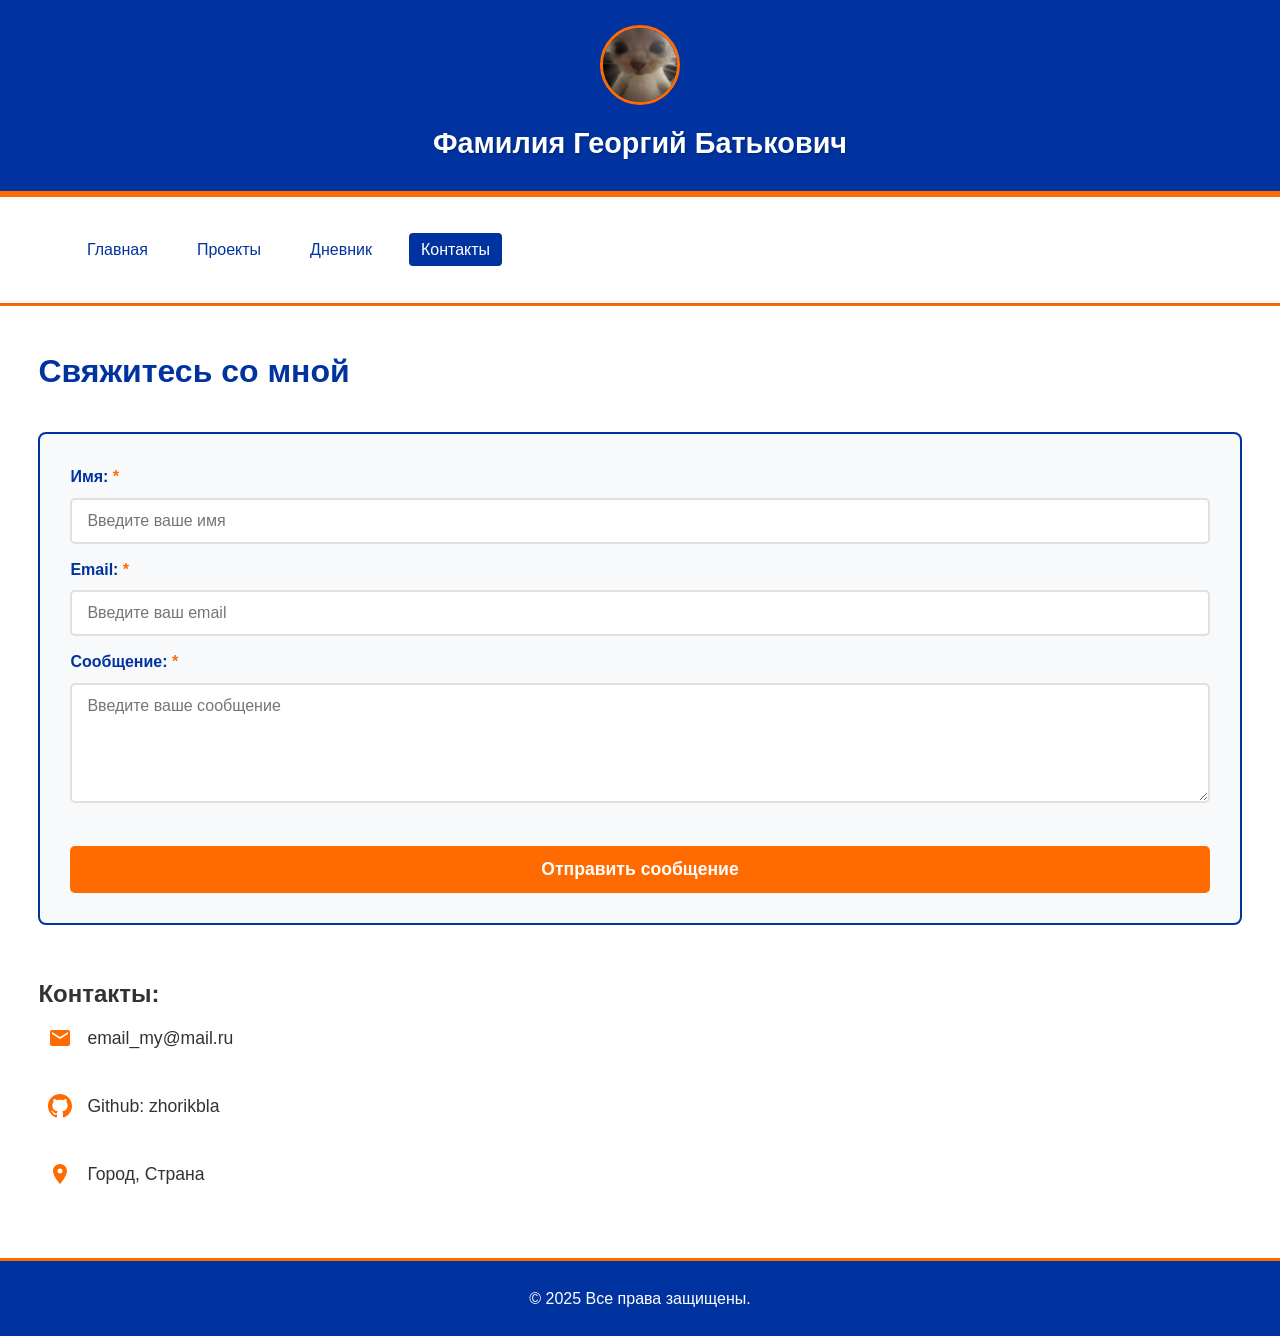
==== commit 2b97487b: "pr17" ====
--- a/pages/contacts.html
+++ b/pages/contacts.html
@@ -9,7 +9,7 @@
 </head>
 
 <body>
-<a class="skip-link" href="#main">Перейти к основному содержимому</a>    
+    <a class="skip-link" href="#main">Перейти к основному содержимому</a>    
     <div class="page">
         <header class="header">
             <picture>
@@ -29,7 +29,6 @@
             </picture>
             <h1 class="header__text">Фамилия Георгий Батькович</h1>
         </header>
-        
         <nav class="nav" aria-label="Основная навигация">
             <ul class="nav__list">
                 <li class="nav__item"><a class="nav__link" href="../index.html">Главная</a></li>
@@ -43,28 +42,69 @@
             <section class="section">
                 <h2 class="section__contacts_title">Свяжитесь со мной</h2>
                 <div class="section__contacts-forma">
-                    <form class="contact-form" id="contactForm">
-                        <div class="form-group">
-                            <label class="form-label" for="name">Имя:</label>
-                            <input class="form-input" type="text" id="name" name="name" required
-                                placeholder="Введите ваше имя"
-                                aria-describedby="name-hint">
-                            <small id="name-hint" class="visually-hidden">Ваше полное имя</small>
-                        </div>
-                        <div class="form-group">
-                            <label class="form-label" for="email">Email:</label>
-                            <input class="form-input" type="email" id="email" name="email" required
-                                placeholder="Введите ваш email"
-                                aria-describedby="email-hint">
-                            <small id="email-hint" class="visually-hidden">Мы ответим на этот адрес</small>
-                        </div>
-                        <div class="form-group">
-                            <label class="form-label" for="message">Сообщение:</label>
-                            <textarea class="form-textarea" id="message" name="message" required
-                                placeholder="Введите ваше сообщение"
-                                aria-describedby="message-hint"></textarea>
-                            <small id="message-hint" class="visually-hidden">Подробно опишите ваш вопрос</small>
-                        </div>
+                    <form class="contact-form" id="contactForm" aria-label="Форма обратной связи" novalidate>
+                        <fieldset>
+                            <legend class="visually-hidden">Персональные данные</legend>
+                            <div class="form-group">
+                                <label class="form-label" for="name">
+                                    Имя:
+                                    <span class="required-marker" aria-hidden="true">*</span>
+                                    <span class="visually-hidden">(обязательное поле)</span>
+                                </label>
+                                <input class="form-input" 
+                                       type="text" 
+                                       id="name" 
+                                       name="name" 
+                                       required
+                                       aria-required="true"
+                                       placeholder="Введите ваше имя"
+                                       aria-describedby="name-hint name-error"
+                                       aria-invalid="false">
+                                <small id="name-hint" class="form-hint visually-hidden">
+                                    Ваше полное имя
+                                </small>
+                                <small id="name-error" class="form-error" role="alert" aria-live="assertive"></small>
+                            </div>
+                            <div class="form-group">
+                                <label class="form-label" for="email">
+                                    Email:
+                                    <span class="required-marker" aria-hidden="true">*</span>
+                                    <span class="visually-hidden">(обязательное поле)</span>
+                                </label>
+                                <input class="form-input" 
+                                       type="email" 
+                                       id="email" 
+                                       name="email" 
+                                       required
+                                       aria-required="true"
+                                       placeholder="Введите ваш email"
+                                       aria-describedby="email-hint email-error"
+                                       aria-invalid="false">
+                                <small id="email-hint" class="form-hint visually-hidden">
+                                    Мы ответим на этот адрес
+                                </small>
+                                <small id="email-error" class="form-error" role="alert" aria-live="assertive"></small>
+                            </div>
+                            <div class="form-group">
+                                <label class="form-label" for="message">
+                                    Сообщение:
+                                    <span class="required-marker" aria-hidden="true">*</span>
+                                    <span class="visually-hidden">(обязательное поле)</span>
+                                </label>
+                                <textarea class="form-textarea" 
+                                          id="message" 
+                                          name="message" 
+                                          required
+                                          aria-required="true"
+                                          placeholder="Введите ваше сообщение"
+                                          aria-describedby="message-hint message-error"
+                                          aria-invalid="false"></textarea>
+                                <small id="message-hint" class="form-hint visually-hidden">
+                                    Подробно опишите ваш вопрос
+                                </small>
+                                <small id="message-error" class="form-error" role="alert" aria-live="assertive"></small>
+                            </div>
+                        </fieldset>
                         <button type="submit" class="form-submit">Отправить сообщение</button>
                     </form>
                 </div>
@@ -72,11 +112,11 @@
                     <h2>Контакты:</h2>
                     <div class="contact-item">
                         <svg class="contact-icon" 
-                        viewBox="0 0 24 24" 
-                        fill="currentColor"
-                        width="24" 
-                        height="24"
-                        aria-hidden="true">
+                            viewBox="0 0 24 24" 
+                            fill="currentColor"
+                            width="24" 
+                            height="24"
+                            aria-hidden="true">
                             <path d="M20 4H4c-1.1 0-1.99.9-1.99 2L2 18c0 1.1.9 2 2 2h16c1.1 0 2-.9 2-2V6c0-1.1-.9-2-2-2zm0 4l-8 5-8-5V6l8 5 8-5v2z" />
                         </svg>
                         <p class="contact-text">email_my@mail.ru</p>
@@ -105,52 +145,133 @@
     </div>
 
     <script>
-        document.getElementById('contactForm').addEventListener('submit', function (e) {
-            e.preventDefault();
-            const formData = {
-                name: document.getElementById('name').value,
-                email: document.getElementById('email').value,
-                message: document.getElementById('message').value
-            };
-            const contactData = formData;
-            console.log('Данные формы:', contactData);
-            alert('Сообщение отправлено! Данные сохранены.\n\nИмя: ' + contactData.name + '\nEmail: ' + contactData.email + '\nСообщение: ' + contactData.message);
-            this.reset();
-        });
+        document.addEventListener('DOMContentLoaded', function() {
+    const form = document.getElementById('contactForm');
+    const fields = {
+        name: document.getElementById('name'),
+        email: document.getElementById('email'),
+        message: document.getElementById('message')
+    };
+    function clearFieldError(field) {
+        const errorEl = document.getElementById(field.id + '-error');
+        if (errorEl) {
+            errorEl.textContent = '';
+        }
+        field.setAttribute('aria-invalid', 'false');
+    }
+    function validateField(field) {
+        const errorEl = document.getElementById(field.id + '-error');
+        let isValid = true;
+        let errorMessage = '';
+        clearFieldError(field);
+        if (!field.value.trim()) {
+            isValid = false;
+            errorMessage = 'Это поле обязательно для заполнения';
+        } 
+        else if (field.type === 'email' && field.value.trim()) {
+            const emailRegex = /^[^\s@]+@[^\s@]+\.[^\s@]+$/;
+            if (!emailRegex.test(field.value)) {
+                isValid = false;
+                errorMessage = 'Введите корректный email адрес';
+            }
+        }
+        else if (field.id === 'message' && field.value.trim().length < 10) {
+            isValid = false;
+            errorMessage = 'Сообщение должно содержать не менее 10 символов';
+        }
+        if (!isValid && errorMessage) {
+            field.setAttribute('aria-invalid', 'true');
+            if (errorEl) {
+                errorEl.textContent = errorMessage;
+            }
+        }
+        
+        return isValid;
+    }
+    Object.values(fields).forEach(field => {
+        field.addEventListener('input', function() {
+            validateField(this);
+        });
+        
+        field.addEventListener('blur', function() {
+            validateField(this);
+        });
+    });
+    form.addEventListener('submit', function(e) {
+        e.preventDefault();
+        
+        let isValid = true;
+        let firstErrorField = null;
+        Object.values(fields).forEach(field => {
+            if (!validateField(field)) {
+                isValid = false;
+                if (!firstErrorField) firstErrorField = field;
+            }
+        });
+        
+        if (!isValid) {
+            if (firstErrorField) {
+                firstErrorField.focus();
+            }
+            return;
+        }
+        const formData = {
+            name: fields.name.value,
+            email: fields.email.value,
+            message: fields.message.value
+        };
+        console.log('Данные формы:', formData);
+        alert('Сообщение отправлено! Данные сохранены.\n\nИмя: ' + 
+              formData.name + '\nEmail: ' + formData.email + 
+              '\nСообщение: ' + formData.message);
+        form.reset();
+        
+        Object.values(fields).forEach(field => {
+            clearFieldError(field);
+        });
+        if (fields.name) {
+            setTimeout(() => fields.name.focus(), 100);
+        }
+    });
+    document.addEventListener('keydown', function(event) {
+        if (event.key === 'Escape' && 
+            (document.activeElement.tagName === 'INPUT' || 
+             document.activeElement.tagName === 'TEXTAREA')) {
+            event.target.value = '';
+            clearFieldError(event.target); 
+        }
+    });
     
-        document.addEventListener('DOMContentLoaded', function() {
-        const lazyImages = document.querySelectorAll('img[loading="lazy"]');
-        if ('IntersectionObserver' in window) {
-            const imageObserver = new IntersectionObserver((entries, observer) => {
-                entries.forEach(entry => {
-                    if (entry.isIntersecting) {
-                        const img = entry.target;
-                        img.classList.add('loaded');
-                        observer.unobserve(img);
-                    }
-                });
-            }, {
-                rootMargin: '50px 0px', 
-                threshold: 0.1
+    const lazyImages = document.querySelectorAll('img[loading="lazy"]');
+    if ('IntersectionObserver' in window) {
+        const imageObserver = new IntersectionObserver((entries, observer) => {
+            entries.forEach(entry => {
+                if (entry.isIntersecting) {
+                    const img = entry.target;
+                    img.classList.add('loaded');
+                    observer.unobserve(img);
+                }
             });
-            
-            lazyImages.forEach(img => imageObserver.observe(img));
-        } else {
-            lazyImages.forEach(img => {
-                img.classList.add('loaded');
-            });
-        }
-        function checkWebPSupport() {
-            const canvas = document.createElement('canvas');
-            if (canvas.getContext && canvas.getContext('2d')) {
-                return canvas.toDataURL('image/webp').indexOf('data:image/webp') === 0;
-            }
-            return false;
-        }
-        
-        console.log('WebP поддержка:', checkWebPSupport() ? 'Да' : 'Нет');
-    });
+        }, {
+            rootMargin: '50px 0px', 
+            threshold: 0.1
+        });
+        
+        lazyImages.forEach(img => imageObserver.observe(img));
+    } else {
+        lazyImages.forEach(img => img.classList.add('loaded'));
+    }
+    
+    function checkWebPSupport() {
+        const canvas = document.createElement('canvas');
+        if (canvas.getContext && canvas.getContext('2d')) {
+            return canvas.toDataURL('image/webp').indexOf('data:image/webp') === 0;
+        }
+        return false;
+    }
+    
+    console.log('WebP поддержка:', checkWebPSupport() ? 'Да' : 'Нет');
+});
     </script>
 </body>
-
 </html>
--- a/styles/styles.css
+++ b/styles/styles.css
@@ -1421,6 +1421,36 @@
             font-weight: bold;
             font-size: 1.2rem;
         }
-        
-        
-        +/* ===== PR17 ===== */
+
+fieldset {
+    border: none !important;
+    padding: 0 !important;
+    margin: 0 !important;
+    background: transparent !important;
+}
+
+.required-marker {
+    color: #FF6B00;
+    font-weight: 900;
+}
+
+.form-error {
+    display: block;
+    color: #dc3545;
+    font-size: 0.85rem;
+    margin-top: 5px;
+}
+
+.form-input[aria-invalid="true"],
+.form-textarea[aria-invalid="true"] {
+    border-color: #dc3545 !important;
+    background-color: #fff8f8 !important;
+}
+
+.form-input:focus,
+.form-textarea:focus {
+    outline: 3px solid #2563eb !important;
+    outline-offset: 2px !important;
+    border-color: #2563eb !important;
+}
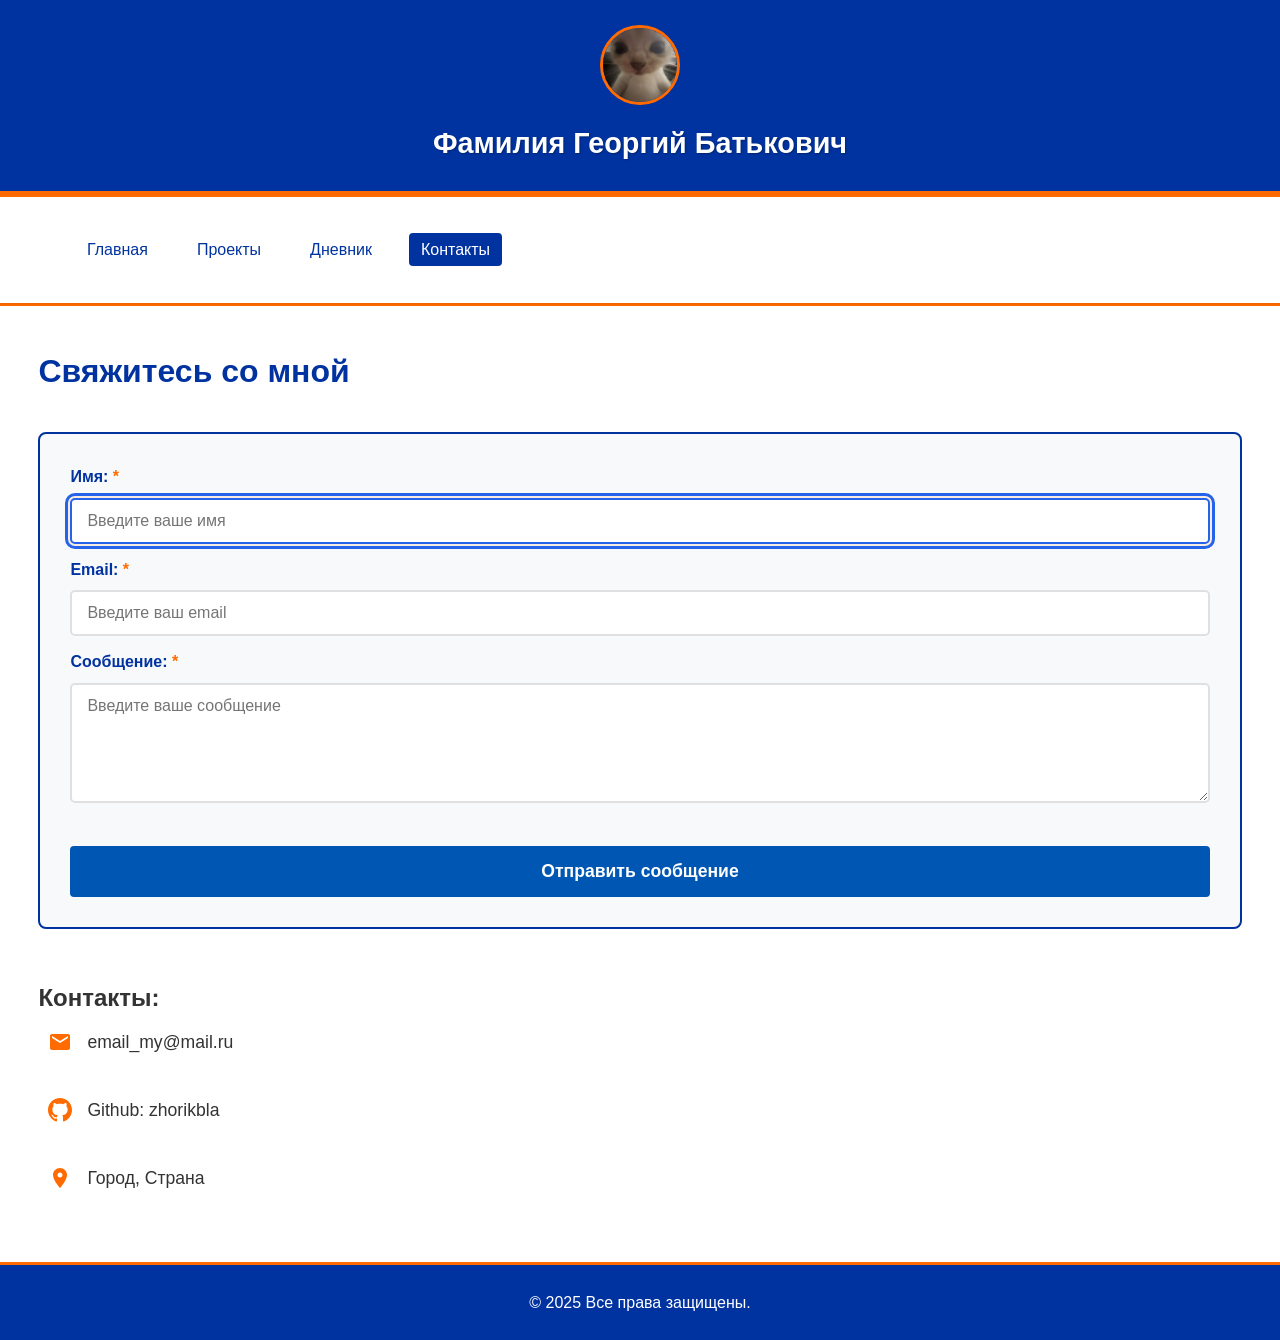
==== commit 50836605: "pr18" ====
--- a/pages/contacts.html
+++ b/pages/contacts.html
@@ -9,7 +9,7 @@
 </head>
 
 <body>
-    <a class="skip-link" href="#main">Перейти к основному содержимому</a>    
+    <a class="skip-link" href="#main">Перейти к основному содержимому</a>
     <div class="page">
         <header class="header">
             <picture>
@@ -21,7 +21,7 @@
                      srcset="../images/icons/photo.jpg 1x,
                              ../images/icons/photo@2x.jpg 2x"
                      sizes="80px"
-                     alt="Логотип" 
+                     alt="Логотип сайта" 
                      width="80" 
                      height="80"
                      loading="eager"
@@ -29,6 +29,7 @@
             </picture>
             <h1 class="header__text">Фамилия Георгий Батькович</h1>
         </header>
+        
         <nav class="nav" aria-label="Основная навигация">
             <ul class="nav__list">
                 <li class="nav__item"><a class="nav__link" href="../index.html">Главная</a></li>
@@ -45,6 +46,7 @@
                     <form class="contact-form" id="contactForm" aria-label="Форма обратной связи" novalidate>
                         <fieldset>
                             <legend class="visually-hidden">Персональные данные</legend>
+                            
                             <div class="form-group">
                                 <label class="form-label" for="name">
                                     Имя:
@@ -65,6 +67,7 @@
                                 </small>
                                 <small id="name-error" class="form-error" role="alert" aria-live="assertive"></small>
                             </div>
+                            
                             <div class="form-group">
                                 <label class="form-label" for="email">
                                     Email:
@@ -85,6 +88,7 @@
                                 </small>
                                 <small id="email-error" class="form-error" role="alert" aria-live="assertive"></small>
                             </div>
+                            
                             <div class="form-group">
                                 <label class="form-label" for="message">
                                     Сообщение:
@@ -105,9 +109,11 @@
                                 <small id="message-error" class="form-error" role="alert" aria-live="assertive"></small>
                             </div>
                         </fieldset>
+                        
                         <button type="submit" class="form-submit">Отправить сообщение</button>
                     </form>
                 </div>
+                
                 <div class="contacts">
                     <h2>Контакты:</h2>
                     <div class="contact-item">
@@ -146,132 +152,160 @@
 
     <script>
         document.addEventListener('DOMContentLoaded', function() {
-    const form = document.getElementById('contactForm');
-    const fields = {
-        name: document.getElementById('name'),
-        email: document.getElementById('email'),
-        message: document.getElementById('message')
-    };
-    function clearFieldError(field) {
-        const errorEl = document.getElementById(field.id + '-error');
-        if (errorEl) {
-            errorEl.textContent = '';
-        }
-        field.setAttribute('aria-invalid', 'false');
-    }
-    function validateField(field) {
-        const errorEl = document.getElementById(field.id + '-error');
-        let isValid = true;
-        let errorMessage = '';
-        clearFieldError(field);
-        if (!field.value.trim()) {
-            isValid = false;
-            errorMessage = 'Это поле обязательно для заполнения';
-        } 
-        else if (field.type === 'email' && field.value.trim()) {
-            const emailRegex = /^[^\s@]+@[^\s@]+\.[^\s@]+$/;
-            if (!emailRegex.test(field.value)) {
-                isValid = false;
-                errorMessage = 'Введите корректный email адрес';
-            }
-        }
-        else if (field.id === 'message' && field.value.trim().length < 10) {
-            isValid = false;
-            errorMessage = 'Сообщение должно содержать не менее 10 символов';
-        }
-        if (!isValid && errorMessage) {
-            field.setAttribute('aria-invalid', 'true');
-            if (errorEl) {
-                errorEl.textContent = errorMessage;
-            }
-        }
-        
-        return isValid;
-    }
-    Object.values(fields).forEach(field => {
-        field.addEventListener('input', function() {
-            validateField(this);
+            const form = document.getElementById('contactForm');
+            const fields = {
+                name: document.getElementById('name'),
+                email: document.getElementById('email'),
+                message: document.getElementById('message')
+            };
+            function clearFieldError(field) {
+                const errorEl = document.getElementById(field.id + '-error');
+                if (errorEl) {
+                    errorEl.textContent = '';
+                }
+                field.setAttribute('aria-invalid', 'false');
+            }
+            function validateField(field) {
+                const errorEl = document.getElementById(field.id + '-error');
+                let isValid = true;
+                let errorMessage = '';
+                clearFieldError(field);
+                if (!field.value.trim()) {
+                    isValid = false;
+                    errorMessage = 'Это поле обязательно для заполнения';
+                } 
+                else if (field.type === 'email' && field.value.trim()) {
+                    const emailRegex = /^[^\s@]+@[^\s@]+\.[^\s@]+$/;
+                    if (!emailRegex.test(field.value)) {
+                        isValid = false;
+                        errorMessage = 'Введите корректный email адрес';
+                    }
+                }
+                else if (field.id === 'message' && field.value.trim().length < 10) {
+                    isValid = false;
+                    errorMessage = 'Сообщение должно содержать не менее 10 символов';
+                }
+                if (!isValid && errorMessage) {
+                    field.setAttribute('aria-invalid', 'true');
+                    if (errorEl) {
+                        errorEl.textContent = errorMessage;
+                    }
+                }
+                
+                return isValid;
+            }
+            Object.values(fields).forEach(field => {
+                field.addEventListener('input', function() {
+                    validateField(this);
+                });
+                
+                field.addEventListener('blur', function() {
+                    validateField(this);
+                });
+
+                field.addEventListener('keydown', function(event) {
+                    if (event.key === 'Enter' && !event.ctrlKey && !event.shiftKey) {
+                        if (!validateField(this)) {
+                            event.preventDefault();
+                            return false;
+                        }
+                    }
+                });
+            });
+
+            form.addEventListener('keydown', function(event) {
+                if (event.key === 'Tab') {
+                    const focusableElements = form.querySelectorAll(
+                        'input, textarea, button, [href], [tabindex]:not([tabindex="-1"])'
+                    );
+                    const firstElement = focusableElements[0];
+                    const lastElement = focusableElements[focusableElements.length - 1];
+                    if (event.shiftKey && document.activeElement === firstElement) {
+                        event.preventDefault();
+                        lastElement.focus();
+                    } else if (!event.shiftKey && document.activeElement === lastElement) {
+                        event.preventDefault();
+                        firstElement.focus();
+                    }
+                }
+                if (event.key === 'Escape' && 
+                    (document.activeElement.tagName === 'INPUT' || 
+                     document.activeElement.tagName === 'TEXTAREA')) {
+                    event.target.value = '';
+                    clearFieldError(event.target);
+                }
+            });
+            form.addEventListener('submit', function(e) {
+                e.preventDefault();
+                let isValid = true;
+                let firstErrorField = null;
+                Object.values(fields).forEach(field => {
+                    if (!validateField(field)) {
+                        isValid = false;
+                        if (!firstErrorField) firstErrorField = field;
+                    }
+                });
+                
+                if (!isValid) {
+                    if (firstErrorField) {
+                        firstErrorField.focus();
+                    }
+                    return;
+                }
+                const formData = {
+                    name: fields.name.value,
+                    email: fields.email.value,
+                    message: fields.message.value
+                };
+                console.log('Данные формы:', formData);
+                alert('Сообщение отправлено! Данные сохранены.\n\nИмя: ' + 
+                      formData.name + '\nEmail: ' + formData.email + 
+                      '\nСообщение: ' + formData.message);
+                form.reset();
+                
+                Object.values(fields).forEach(field => {
+                    clearFieldError(field);
+                });
+                
+                if (fields.name) {
+                    setTimeout(() => fields.name.focus(), 100);
+                }
+            });
+            
+            if (fields.name) {
+                setTimeout(() => fields.name.focus(), 100);
+            }
+            
+            const lazyImages = document.querySelectorAll('img[loading="lazy"]');
+            if ('IntersectionObserver' in window) {
+                const imageObserver = new IntersectionObserver((entries, observer) => {
+                    entries.forEach(entry => {
+                        if (entry.isIntersecting) {
+                            const img = entry.target;
+                            img.classList.add('loaded');
+                            observer.unobserve(img);
+                        }
+                    });
+                }, {
+                    rootMargin: '50px 0px', 
+                    threshold: 0.1
+                });
+                
+                lazyImages.forEach(img => imageObserver.observe(img));
+            } else {
+                lazyImages.forEach(img => img.classList.add('loaded'));
+            }
+            
+            function checkWebPSupport() {
+                const canvas = document.createElement('canvas');
+                if (canvas.getContext && canvas.getContext('2d')) {
+                    return canvas.toDataURL('image/webp').indexOf('data:image/webp') === 0;
+                }
+                return false;
+            }
+            
+            console.log('WebP поддержка:', checkWebPSupport() ? 'Да' : 'Нет');
         });
-        
-        field.addEventListener('blur', function() {
-            validateField(this);
-        });
-    });
-    form.addEventListener('submit', function(e) {
-        e.preventDefault();
-        
-        let isValid = true;
-        let firstErrorField = null;
-        Object.values(fields).forEach(field => {
-            if (!validateField(field)) {
-                isValid = false;
-                if (!firstErrorField) firstErrorField = field;
-            }
-        });
-        
-        if (!isValid) {
-            if (firstErrorField) {
-                firstErrorField.focus();
-            }
-            return;
-        }
-        const formData = {
-            name: fields.name.value,
-            email: fields.email.value,
-            message: fields.message.value
-        };
-        console.log('Данные формы:', formData);
-        alert('Сообщение отправлено! Данные сохранены.\n\nИмя: ' + 
-              formData.name + '\nEmail: ' + formData.email + 
-              '\nСообщение: ' + formData.message);
-        form.reset();
-        
-        Object.values(fields).forEach(field => {
-            clearFieldError(field);
-        });
-        if (fields.name) {
-            setTimeout(() => fields.name.focus(), 100);
-        }
-    });
-    document.addEventListener('keydown', function(event) {
-        if (event.key === 'Escape' && 
-            (document.activeElement.tagName === 'INPUT' || 
-             document.activeElement.tagName === 'TEXTAREA')) {
-            event.target.value = '';
-            clearFieldError(event.target); 
-        }
-    });
-    
-    const lazyImages = document.querySelectorAll('img[loading="lazy"]');
-    if ('IntersectionObserver' in window) {
-        const imageObserver = new IntersectionObserver((entries, observer) => {
-            entries.forEach(entry => {
-                if (entry.isIntersecting) {
-                    const img = entry.target;
-                    img.classList.add('loaded');
-                    observer.unobserve(img);
-                }
-            });
-        }, {
-            rootMargin: '50px 0px', 
-            threshold: 0.1
-        });
-        
-        lazyImages.forEach(img => imageObserver.observe(img));
-    } else {
-        lazyImages.forEach(img => img.classList.add('loaded'));
-    }
-    
-    function checkWebPSupport() {
-        const canvas = document.createElement('canvas');
-        if (canvas.getContext && canvas.getContext('2d')) {
-            return canvas.toDataURL('image/webp').indexOf('data:image/webp') === 0;
-        }
-        return false;
-    }
-    
-    console.log('WebP поддержка:', checkWebPSupport() ? 'Да' : 'Нет');
-});
     </script>
 </body>
 </html>
--- a/styles/styles.css
+++ b/styles/styles.css
@@ -96,6 +96,7 @@
     text-shadow: 1px 1px 2px rgba(0, 0, 0, 0.3);
     width: 100%;
 }
+
 
 :focus-visible { 
     outline: 3px solid #2563eb; 
@@ -536,14 +537,14 @@
 }
 
 .form-submit {
-    background-color: #FF6B00;
-    color: white;
-    border: none;
-    padding: 15px 30px;
-    border-radius: 5px;
+    background-color: #0056b3; 
+    color: #ffffff; 
+    border: 2px solid #0056b3;
+    padding: 10px 20px;
+    border-radius: 4px;
+    cursor: pointer;
     font-size: 1.1rem;
     font-weight: 600;
-    cursor: pointer;
     transition: all 0.3s ease;
     margin-top: 10px;
     padding-block: max(.5rem, calc((44px - 1em)/2));
@@ -551,9 +552,19 @@
 }
 
 .form-submit:hover {
-    background-color: #e05a00;
+    background-color: #004494; 
+    color: #ffffff;
+    border-color: #004494;
     transform: translateY(-2px);
     box-shadow: 0 4px 12px rgba(255, 107, 0, 0.3);
+}
+.form-submit:focus {
+    background-color: #004494; 
+    color: #ffffff;
+    border-color: #004494;
+}
+.form-submit:active {
+    background-color: #003375;
 }
 
 .contacts {
@@ -1453,4 +1464,4 @@
     outline: 3px solid #2563eb !important;
     outline-offset: 2px !important;
     border-color: #2563eb !important;
-}+}
